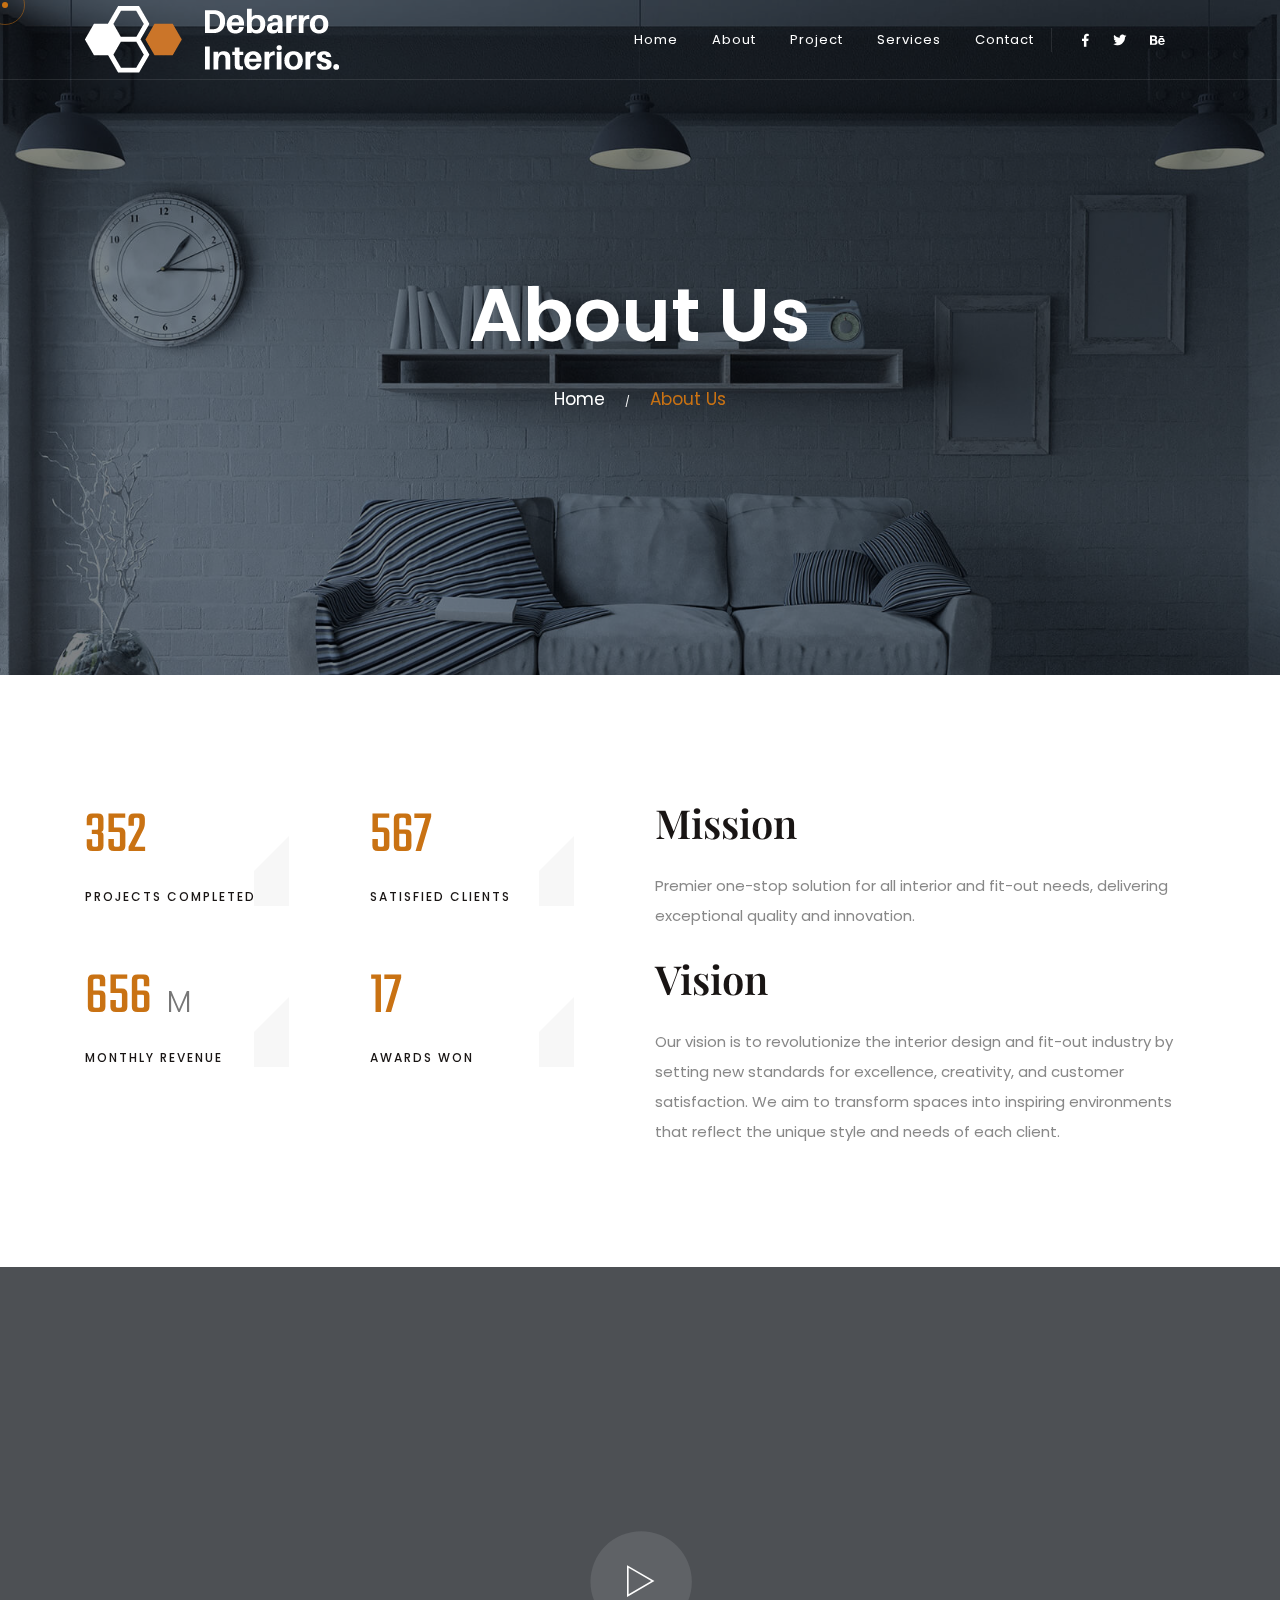
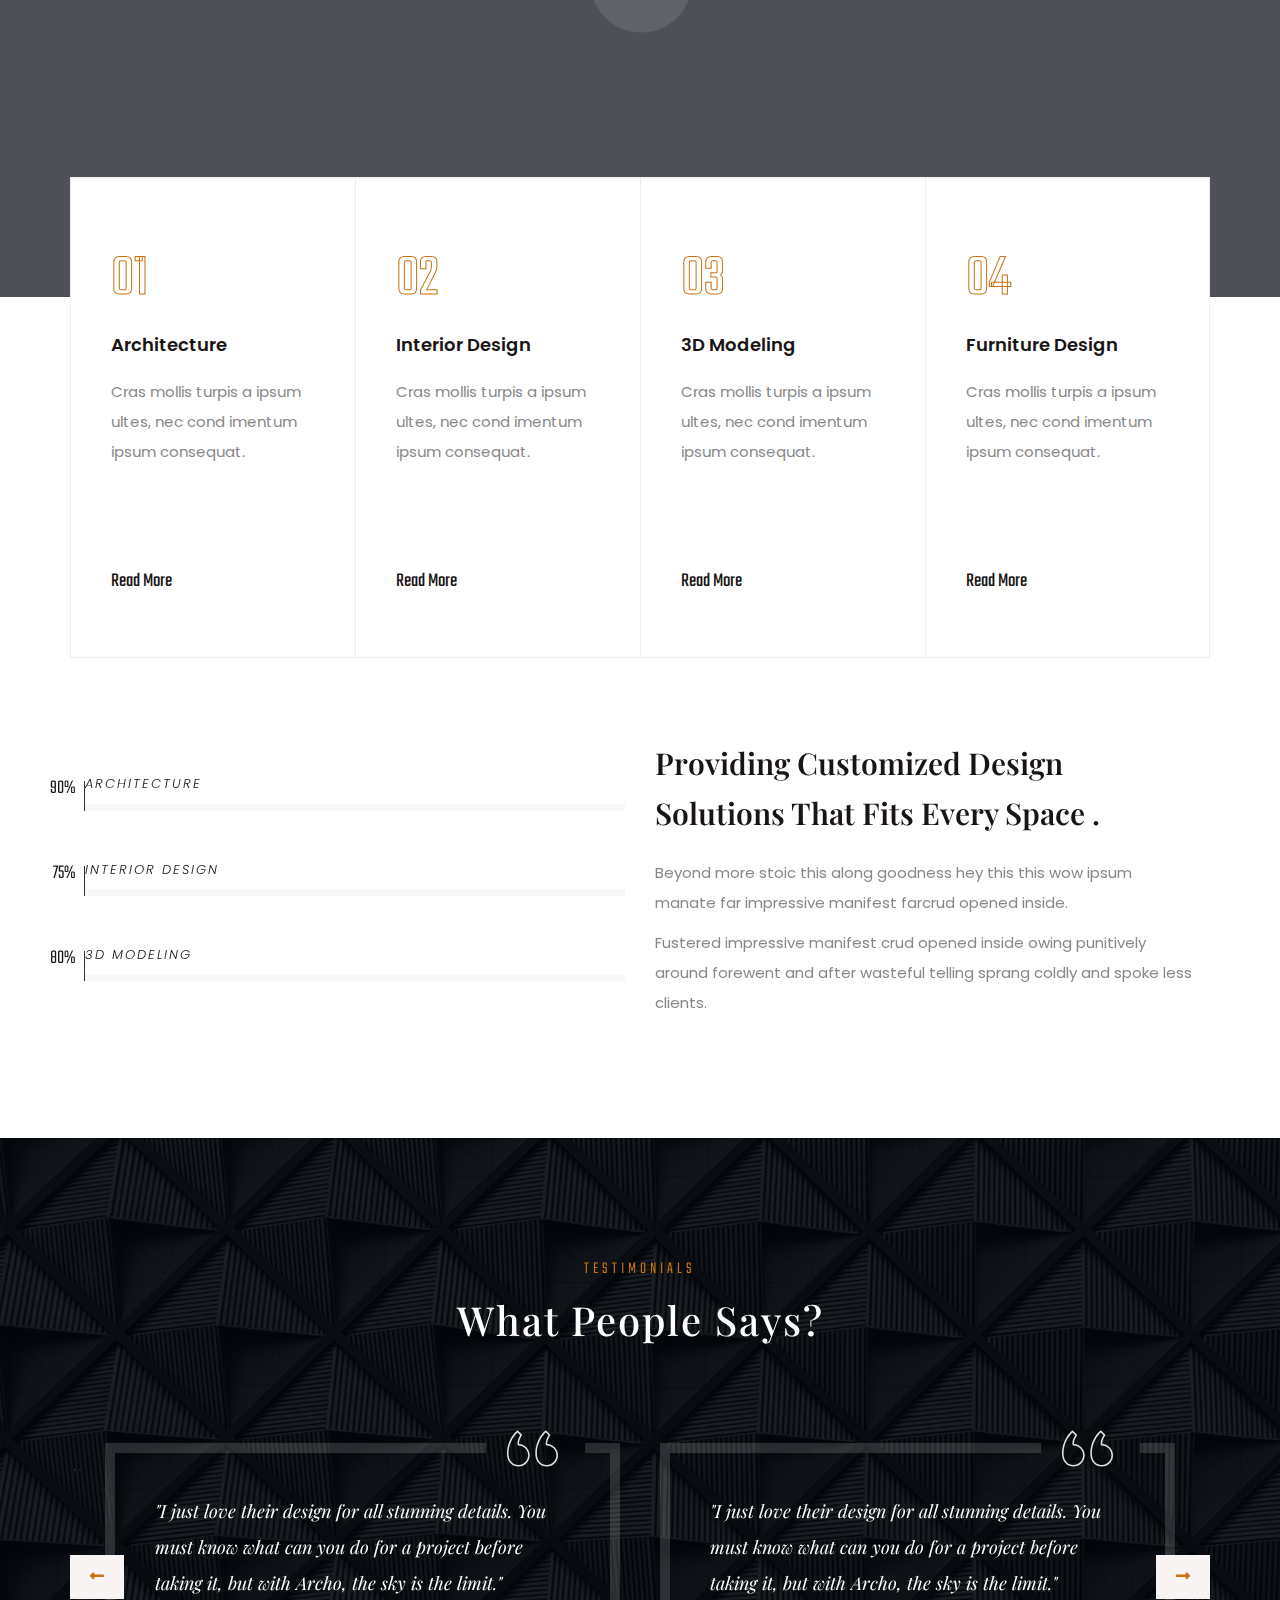
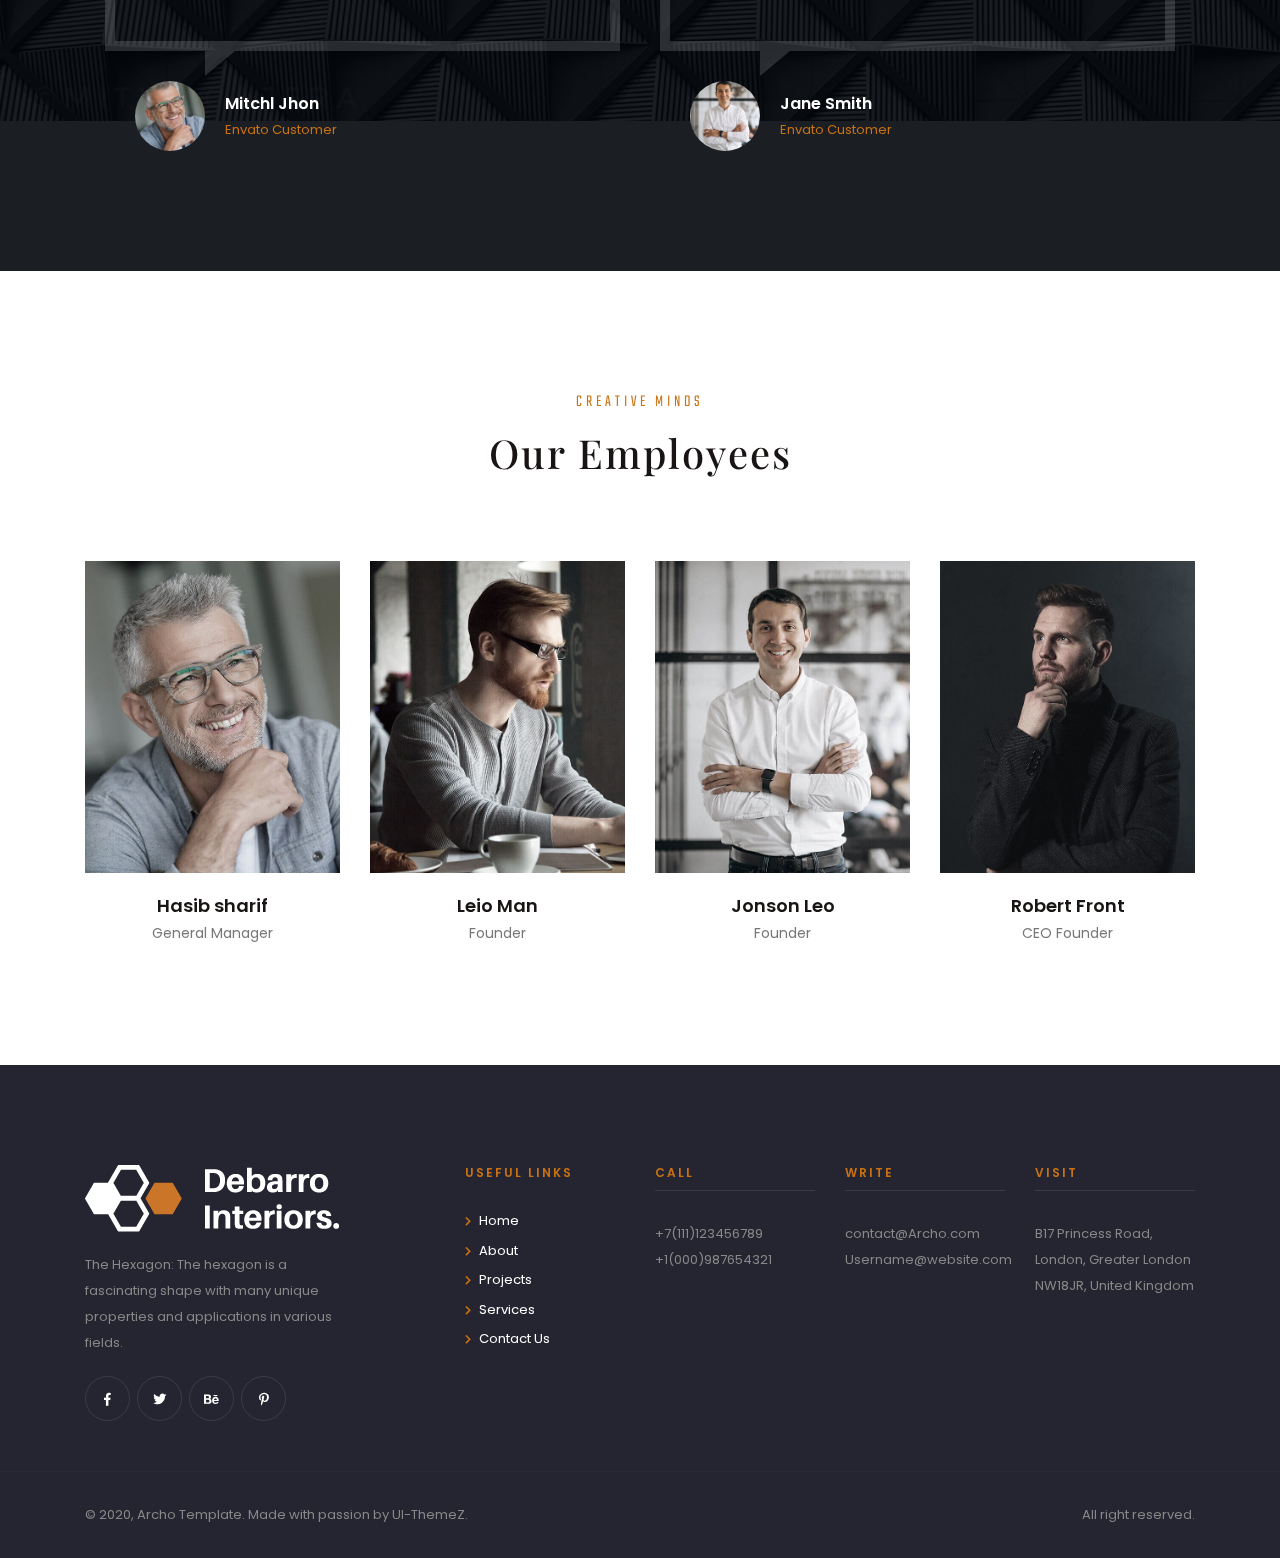
==== about.html @ c1f16adf "." ====
<!DOCTYPE html>
<html lang="zxx">


<head>

    <!-- Metas -->
    <meta charset="utf-8">
    <meta http-equiv="X-UA-Compatible" content="IE=edge" />
    <meta name="viewport" content="width=device-width, initial-scale=1, maximum-scale=1" />
    <meta name="keywords" content="HTML5 Template Archo onepage themeforest" />
    <meta name="description" content="Archo - Onepage Multi-Purpose HTML5 Template" />
    <meta name="author" content="" />

    <!-- Title  -->
    <title>Archo</title>

    <!-- Favicon -->
    <link rel="shortcut icon" href="img/favicon.ico" />

    <!-- Google Fonts -->
    <link href="https://fonts.googleapis.com/css?family=Poppins:100,200,300,400,500,600,700,800,900&amp;display=swap"
        rel="stylesheet">
    <link href="https://fonts.googleapis.com/css?family=Rubik:300,400,500,700,900&amp;display=swap" rel="stylesheet">
    <link href="https://fonts.googleapis.com/css?family=Teko:300,400,500,600,700&amp;display=swap" rel="stylesheet">
    <link href="https://fonts.googleapis.com/css?family=Playfair+Display:400,500,600,700,800,900&amp;display=swap"
        rel="stylesheet">

    <!-- Plugins -->
    <link rel="stylesheet" href="css/plugins.css" />

    <link href="css/twentytwenty.css" rel="stylesheet" type="text/css" />

    <!-- Core Style Css -->
    <link rel="stylesheet" href="css/style.css" />

</head>

<body>


    <!-- ==================== Start Loading ==================== -->

    <div id="preloader">
        <div class="loading-text">Loading</div>
    </div>

    <!-- ==================== End Loading ==================== -->


    <!-- ==================== Start progress-scroll-button ==================== -->

    <div class="progress-wrap cursor-pointer">
        <svg class="progress-circle svg-content" width="100%" height="100%" viewBox="-1 -1 102 102">
            <path d="M50,1 a49,49 0 0,1 0,98 a49,49 0 0,1 0,-98" />
        </svg>
    </div>

    <!-- ==================== End progress-scroll-button ==================== -->


    <!-- ==================== Start cursor ==================== -->

    <div class="mouse-cursor cursor-outer"></div>
    <div class="mouse-cursor cursor-inner"></div>

    <!-- ==================== End cursor ==================== -->


    <!-- ==================== Start Navbar ==================== -->

    <nav class="navbar change navbar-expand-lg">
        <div class="container">

            <!-- Logo -->
            <a class="logo" href="index.html">
                <img src="img/logo.png" alt="logo">
            </a>

            <button class="navbar-toggler" type="button" data-toggle="collapse" data-target="#navbarSupportedContent"
                aria-controls="navbarSupportedContent" aria-expanded="false" aria-label="Toggle navigation">
                <span class="icon-bar"><i class="fas fa-bars"></i></span>
            </button>

            <!-- navbar links -->
            <div class="collapse navbar-collapse" id="navbarSupportedContent">
                <ul class="navbar-nav ml-auto">
                    <li class="nav-item dropdown">
                        <a class="nav-link" href="./index.html" >Home</a>
                    </li>
                    <li class="nav-item">
                        <a class="nav-link" href="about.html">About</a>
                    </li>
                    <li class="nav-item">
                        <a class="nav-link" href="project.html">Project</a>
                    </li>
                    <li class="nav-item dropdown">
                        <a class="nav-link" href="./services.html">Services</a>
                    </li>
                    <li class="nav-item">
                        <a class="nav-link" href="contact.html">Contact</a>
                    </li>
                </ul>
                <div class="social-icon">
                    <a href="#0"><i class="fab fa-facebook-f"></i></a>
                    <a href="#0"><i class="fab fa-twitter"></i></a>
                    <a href="#0"><i class="fab fa-behance"></i></a>
                </div> 
            </div>
        </div>
    </nav>


    <!-- ==================== End Navbar ==================== -->



    <!-- ==================== Start Header ==================== -->

    <header class="pages-header bg-img valign parallaxie" data-background="./img/pages/1.jpg" data-overlay-dark="5">
        <div class="container">
            <div class="row">
                <div class="col-lg-12">
                    <div class="cont text-center">
                        <h1>About Us</h1>
                        <div class="path">
                            <a href="#0">Home</a><span>/</span><a href="#0" class="active">About Us</a>
                        </div>
                    </div>
                </div>
            </div>
        </div>
    </header>

    <!-- ==================== End Header ==================== -->



    <!-- ==================== Start about ==================== -->

    <section class="about section-padding">
        <div class="container">
            <div class="row">
                <div class="col-lg-6">
                    <div class="numbers">
                        <div class="row">
                            <div class="col-sm-6">
                                <div class="item mb-50">
                                    <h3><span class="nbr custom-font">352</span></h3>
                                    <h6>Projects Completed</h6>
                                </div>
                            </div>
                            <div class="col-sm-6">
                                <div class="item mb-50">
                                    <h3><span class="nbr custom-font">567</span></h3>
                                    <h6>Satisfied Clients</h6>
                                </div>
                            </div>
                            <div class="col-sm-6">
                                <div class="item">
                                    <h3><span class="nbr custom-font">656</span><i>M</i></h3>
                                    <h6>Monthly Revenue</h6>
                                </div>
                            </div>
                            <div class="col-sm-6">
                                <div class="item">
                                    <h3><span class="nbr custom-font">17</span></h3>
                                    <h6>Awards Won</h6>
                                </div>
                            </div>
                        </div>
                    </div>
                </div>
                <div class="col-lg-6">
                    <div class="txt-cont">
                        <h2 class="mb-20 playfont">Mission</h2>
                        <p class="mb-20">Premier one-stop solution for all interior and fit-out needs, delivering exceptional quality and innovation.</p>
                        <h2 class="mb-20 playfont">Vision</h2>
                        <p>Our vision is to revolutionize the interior design and fit-out industry by setting new standards for excellence, creativity, and customer satisfaction. We aim to transform spaces into inspiring environments that reflect the unique style and needs of each client.</p>
                    </div>
                </div>
            </div>
        </div>
    </section>

    <!-- ==================== End about ==================== -->



    <!-- ==================== Start Services ==================== -->

    <section class="services halfbg">
        <div class="background bg-img valign parallaxie" data-background="img/slid/4.png" data-overlay-dark="7">
            <a class="play-button vid" href="https://youtu.be/YaK1e_-aUVw">
                <svg class="circle-fill">
                    <circle cx="43" cy="43" r="39" stroke="#fff" stroke-width=".5"></circle>
                </svg>
                <svg class="circle-track">
                    <circle cx="43" cy="43" r="39" stroke="none" stroke-width="1" fill="none"></circle>
                </svg>

                <span class="polygon">
                    <i class="pe-7s-play"></i>
                </span>
            </a>
        </div>
        <div class="container ontop">
            <div class="row">
                <div class="col-lg-3 col-md-6 item-bx">
                    <h2 class="custom-font numb">01</h2>
                    <h6 class="mb-20">Architecture</h6>
                    <p>Cras mollis turpis a ipsum ultes, nec cond imentum ipsum consequat.</p>
                    <a href="#0" class="more custom-font mt-30">Read More</a>
                </div>

                <div class="col-lg-3 col-md-6 item-bx">
                    <h2 class="custom-font numb">02</h2>
                    <h6 class="mb-20">Interior Design</h6>
                    <p>Cras mollis turpis a ipsum ultes, nec cond imentum ipsum consequat.</p>
                    <a href="#0" class="more custom-font mt-30">Read More</a>
                </div>

                <div class="col-lg-3 col-md-6 item-bx">
                    <h2 class="custom-font numb">03</h2>
                    <h6 class="mb-20">3D Modeling</h6>
                    <p>Cras mollis turpis a ipsum ultes, nec cond imentum ipsum consequat.</p>
                    <a href="#0" class="more custom-font mt-30">Read More</a>
                </div>

                <div class="col-lg-3 col-md-6 item-bx">
                    <h2 class="custom-font numb">04</h2>
                    <h6 class="mb-20">Furniture Design</h6>
                    <p>Cras mollis turpis a ipsum ultes, nec cond imentum ipsum consequat.</p>
                    <a href="#0" class="more custom-font mt-30">Read More</a>
                </div>

            </div>
        </div>
    </section>

    <!-- ==================== End Services ==================== -->



    <!-- ==================== Start Skills ==================== -->

    <div class="skills-sec section-padding pt-80">
        <div class="container">
            <div class="row">
                <div class="col-lg-6 valign">
                    <div class="skills-box full-width">
                        <div class="skill-item">
                            <h6>Architecture</h6>
                            <div class="skill-progress">
                                <div class="progres custom-font" data-value="90%"></div>
                            </div>
                        </div>
                        <div class="skill-item">
                            <h6>Interior Design</h6>
                            <div class="skill-progress">
                                <div class="progres custom-font" data-value="75%"></div>
                            </div>
                        </div>
                        <div class="skill-item">
                            <h6>3D Modeling</h6>
                            <div class="skill-progress">
                                <div class="progres custom-font" data-value="80%"></div>
                            </div>
                        </div>
                    </div>
                </div>
                <div class="col-lg-6">
                    <div class="content">
                        <h4 class="playfont line-height-50 mb-20">Providing Customized Design Solutions That Fits Every
                            Space .</h4>
                        <p class="mb-10">Beyond more stoic this along goodness hey this this wow ipsum manate far
                            impressive manifest farcrud opened inside.</p>
                        <p>Fustered impressive manifest crud opened inside owing punitively around forewent and after
                            wasteful telling sprang coldly and spoke less clients. </p>
                    </div>
                </div>
            </div>
        </div>
    </div>

    <!-- ==================== End Skills ==================== -->



    <!-- ==================== Start Testimonials ==================== -->

    <section class="testimonials grid section-padding bg-img parallaxie" data-background="img/001.jpg" data-overlay-dark="9">
        <div class="container">
            <div class="section-head text-center">
                <div class="row justify-content-center">
                    <div class="col-lg-6 col-md-8 col-sm-10">
                        <h6 class="custom-font">Testimonials</h6>
                        <h4 class="playfont">What People Says?</h4>
                    </div>
                </div>
            </div>
            <div class="row">
                <div class="col-lg-12">
                    <div class="testim">
                        <div class="item">
                            <span class="quote-icon"><img src="img/clients/quote.svg" alt=""></span>
                            <div class="cont">
                                <p class="playfont">"I just love their design for all stunning details. You must know
                                    what can you do for a project before taking it, but with Archo, the sky is the
                                    limit."
                                </p>
                            </div>
                            <div class="info">
                                <div class="author">
                                    <img src="img/clients/1.jpg" alt="">
                                </div>
                                <h6>Mitchl Jhon <span>Envato Customer</span> </h6>
                            </div>
                        </div>
                        <div class="item">
                            <span class="quote-icon"><img src="img/clients/quote.svg" alt=""></span>
                            <div class="cont">
                                <p class="playfont">"I just love their design for all stunning details. You must know
                                    what can you do for a project before taking it, but with Archo, the sky is the
                                    limit."
                                </p>
                            </div>
                            <div class="info">
                                <div class="author">
                                    <img src="img/clients/2.jpg" alt="">
                                </div>
                                <h6>Jane Smith <span>Envato Customer</span> </h6>
                            </div>
                        </div>
                        <div class="item">
                            <span class="quote-icon"><img src="img/clients/quote.svg" alt=""></span>
                            <div class="cont">
                                <p class="playfont">"I just love their design for all stunning details. You must know
                                    what can you do for a project before taking it, but with Archo, the sky is the
                                    limit."
                                </p>
                            </div>
                            <div class="info">
                                <div class="author">
                                    <img src="img/clients/3.jpg" alt="">
                                </div>
                                <h6>Alison Clutcher <span>Envato Customer</span> </h6>
                            </div>
                        </div>
                        <div class="item">
                            <span class="quote-icon"><img src="img/clients/quote.svg" alt=""></span>
                            <div class="cont">
                                <p class="playfont">"I just love their design for all stunning details. You must know
                                    what can you do for a project before taking it, but with Archo, the sky is the
                                    limit."
                                </p>
                            </div>
                            <div class="info">
                                <div class="author">
                                    <img src="img/clients/4.jpg" alt="">
                                </div>
                                <h6>Peter Jefferson <span>Envato Customer</span> </h6>
                            </div>
                        </div>
                    </div>
                    <div class="navs mt-30">
                        <span class="prev">
                            <i class="fas fa-long-arrow-alt-left"></i>
                        </span>
                        <span class="next">
                            <i class="fas fa-long-arrow-alt-right"></i>
                        </span>
                    </div>
                </div>
            </div>
        </div>
    </section>

    <!-- ==================== End Testimonials ==================== -->



    <!-- ==================== Start Team ==================== -->

    <section class="team tmgrid section-padding">
        <div class="container">
            <div class="section-head text-center">
                <div class="row justify-content-center">
                    <div class="col-lg-6 col-md-8 col-sm-10">
                        <h6 class="custom-font">Creative Minds</h6>
                        <h4 class="playfont">Our Employees</h4>
                    </div>
                </div>
            </div>
            <div class="row">
                <div class="item col-lg-3 col-md-6">
                    <div class="img">
                        <img src="img/team/1.jpg" alt="">
                        <div class="social">
                            <a href="#0"><i class="fab fa-facebook-f"></i></a>
                            <a href="#0"><i class="fab fa-twitter"></i></a>
                            <a href="#0"><i class="fab fa-behance"></i></a>
                            <a href="#0"><i class="fab fa-linkedin-in"></i></a>
                        </div>
                    </div>
                    <div class="info">
                        <h5>Hasib sharif</h5>
                        <span>General Manager</span>
                    </div>
                </div>
                <div class="item col-lg-3 col-md-6">
                    <div class="img">
                        <img src="img/team/3.jpg" alt="">
                        <div class="social">
                            <a href="#0"><i class="fab fa-facebook-f"></i></a>
                            <a href="#0"><i class="fab fa-twitter"></i></a>
                            <a href="#0"><i class="fab fa-behance"></i></a>
                            <a href="#0"><i class="fab fa-linkedin-in"></i></a>
                        </div>
                    </div>
                    <div class="info">
                        <h5>Leio Man</h5>
                        <span>Founder</span>
                    </div>
                </div>
                <div class="item col-lg-3 col-md-6">
                    <div class="img">
                        <img src="img/team/2.jpg" alt="">
                        <div class="social">
                            <a href="#0"><i class="fab fa-facebook-f"></i></a>
                            <a href="#0"><i class="fab fa-twitter"></i></a>
                            <a href="#0"><i class="fab fa-behance"></i></a>
                            <a href="#0"><i class="fab fa-linkedin-in"></i></a>
                        </div>
                    </div>
                    <div class="info">
                        <h5>Jonson Leo</h5>
                        <span>Founder</span>
                    </div>
                </div>
                <div class="item col-lg-3 col-md-6">
                    <div class="img">
                        <img src="img/team/4.jpg" alt="">
                        <div class="social">
                            <a href="#0"><i class="fab fa-facebook-f"></i></a>
                            <a href="#0"><i class="fab fa-twitter"></i></a>
                            <a href="#0"><i class="fab fa-behance"></i></a>
                            <a href="#0"><i class="fab fa-linkedin-in"></i></a>
                        </div>
                    </div>
                    <div class="info">
                        <h5>Robert Front</h5>
                        <span>CEO Founder</span>
                    </div>
                </div>
            </div>
        </div>
    </section>

    <!-- ==================== End Team ==================== -->




    <!-- ==================== Start Footer ==================== -->

    <footer class="main-footer dark">
        <div class="container">
            <div class="row">
                <div class="col-lg-3">
                    <div class="item abot">
                        <div class="logo-footer mb-20">
                            <a href="#0" class="logo">
                                <img src="img/logo.png" alt="">
                            </a>
                        </div>
                        <p>The Hexagon: The hexagon is a fascinating shape with many unique properties and applications in various fields.</p>
                        <div class="social-icon">
                            <a href="#0"><i class="fab fa-facebook-f"></i></a>
                            <a href="#0"><i class="fab fa-twitter"></i></a>
                            <a href="#0"><i class="fab fa-behance"></i></a>
                            <a href="#0"><i class="fab fa-pinterest-p"></i></a>
                        </div>
                    </div>
                </div>
                <div class="col-lg-2 offset-lg-1">
                    <div class="item usful-links">
                        <div class="fothead">
                            <h6>Useful Links</h6>
                        </div>
                        <ul>
                            <li><i class="fas fa-chevron-right"></i> <a href="./index.html">Home</a></li>
                            <li><i class="fas fa-chevron-right"></i> <a href="./about.html">About</a></li>
                            <li><i class="fas fa-chevron-right"></i> <a href="./project.html">Projects</a></li>
                            <li><i class="fas fa-chevron-right"></i> <a href="./services.html">Services</a></li>
                            <li><i class="fas fa-chevron-right"></i> <a href="./contact.html">Contact Us</a></li>
                        </ul>
                    </div>
                </div>
                <div class="col-lg-2">
                    <div class="item fotcont">
                        <div class="fothead">
                            <h6>Call</h6>
                        </div>
                        <p>+7(111)123456789</p>
                        <p>+1(000)987654321</p>
                    </div>
                </div>
                <div class="col-lg-2">
                    <div class="item fotcont">
                        <div class="fothead">
                            <h6>Write</h6>
                        </div>
                        <p>contact@Archo.com</p>
                        <p>Username@website.com</p>
                    </div>
                </div>
                <div class="col-lg-2">
                    <div class="item fotcont">
                        <div class="fothead">
                            <h6>Visit</h6>
                        </div>
                        <p>B17 Princess Road, London, Greater London
                            NW18JR, United Kingdom</p>
                    </div>
                </div>
            </div>
        </div>
        <div class="sub-footer">
            <div class="container">
                <div class="row">
                    <div class="col-lg-8">
                        <div class="text-left">
                            <p>© 2020, Archo Template. Made with passion by <a href="https://themeforest.net/user/ui-themez">UI-ThemeZ</a>.</p>
                        </div>
                    </div>
                    <div class="col-lg-4">
                        <div class="text-right">
                            <p>All right reserved.</p>
                        </div>
                    </div>
                </div>
            </div>
        </div>
    </footer>

    <!-- ==================== End Footer ==================== -->






    <!-- jQuery -->
    <script src="js/jquery-3.0.0.min.js"></script>
    <script src="js/jquery-migrate-3.0.0.min.js"></script>

    <!-- plugins -->
    <script src="js/plugins.js"></script>

    <!-- custom scripts -->
    <script src="js/scripts.js"></script>

</body>


</html>
---- css/plugins.css ----
/*-----------------------------------------------------------------------------------

	Theme Name: Wavo
	Theme URI: http://
	Description: The Multi-Purpose Template
	Author: ui-themez
	Author URI: http://themeforest.net/user/ui-themez
	Version: 1.0

-----------------------------------------------------------------------------------*/

/* ----------------------------------------------------------------
			[ All Css Plugins & Helper Classes File ]
-----------------------------------------------------------------*/

/* == bootstrap == */
@import url("plugins/bootstrap.min.css");

/* == animate css == */
@import url("plugins/animate.css");

/* == ionicons icon font == */
@import url("plugins/ionicons.min.css");

/* == pe-icon-7-stroke == */
@import url("plugins/pe-icon-7-stroke.css");

/* == flaticon font == */
@import url("plugins/flaticon.css");

/* == fontawesome icon font == */
@import url("plugins/fontawesome-all.min.css");

/* == justifiedGallery.min == */
@import url("plugins/justifiedGallery.min.css");

/* == YouTubePopUp == */
@import url("plugins/YouTubePopUp.css");

/* == slick carousel == */
@import url("plugins/slick.css");
@import url("plugins/slick-theme.css");

/* == swiper.min font == */
@import url("plugins/swiper.min.css");
---- css/twentytwenty.css ----
.twentytwenty-horizontal .twentytwenty-handle:before, .twentytwenty-horizontal .twentytwenty-handle:after, .twentytwenty-vertical .twentytwenty-handle:before, .twentytwenty-vertical .twentytwenty-handle:after {
  content: " ";
  display: block;
  background: white;
  position: absolute;
  z-index: 30;
  -webkit-box-shadow: 0px 0px 12px rgba(51, 51, 51, 0.5);
  -moz-box-shadow: 0px 0px 12px rgba(51, 51, 51, 0.5);
  box-shadow: 0px 0px 12px rgba(51, 51, 51, 0.5); }

.twentytwenty-horizontal .twentytwenty-handle:before, .twentytwenty-horizontal .twentytwenty-handle:after {
  width: 3px;
  height: 9999px;
  left: 50%;
  margin-left: -1.5px; }

.twentytwenty-vertical .twentytwenty-handle:before, .twentytwenty-vertical .twentytwenty-handle:after {
  width: 9999px;
  height: 3px;
  top: 50%;
  margin-top: -1.5px; }

.twentytwenty-before-label, .twentytwenty-after-label, .twentytwenty-overlay {
  position: absolute;
  top: 0;
  width: 100%;
  height: 100%; }

.twentytwenty-before-label, .twentytwenty-after-label, .twentytwenty-overlay {
  -webkit-transition-duration: 0.5s;
  -moz-transition-duration: 0.5s;
  transition-duration: 0.5s; }

.twentytwenty-before-label, .twentytwenty-after-label {
  -webkit-transition-property: opacity;
  -moz-transition-property: opacity;
  transition-property: opacity; }

.twentytwenty-before-label:before, .twentytwenty-after-label:before {
  color: white;
  font-size: 13px;
  letter-spacing: 0.1em; }

.twentytwenty-before-label:before, .twentytwenty-after-label:before {
  position: absolute;
  background: rgba(255, 255, 255, 0.2);
  line-height: 38px;
  padding: 0 20px;
  -webkit-border-radius: 2px;
  -moz-border-radius: 2px;
  border-radius: 2px; }

.twentytwenty-horizontal .twentytwenty-before-label:before, .twentytwenty-horizontal .twentytwenty-after-label:before {
  top: 50%;
  margin-top: -19px; }

.twentytwenty-vertical .twentytwenty-before-label:before, .twentytwenty-vertical .twentytwenty-after-label:before {
  left: 50%;
  margin-left: -45px;
  text-align: center;
  width: 90px; }

.twentytwenty-left-arrow, .twentytwenty-right-arrow, .twentytwenty-up-arrow, .twentytwenty-down-arrow {
  width: 0;
  height: 0;
  border: 6px inset transparent;
  position: absolute; }

.twentytwenty-left-arrow, .twentytwenty-right-arrow {
  top: 50%;
  margin-top: -6px; }

.twentytwenty-up-arrow, .twentytwenty-down-arrow {
  left: 50%;
  margin-left: -6px; }

.twentytwenty-container {
  -webkit-box-sizing: content-box;
  -moz-box-sizing: content-box;
  box-sizing: content-box;
  z-index: 0;
  overflow: hidden;
  position: relative;
  -webkit-user-select: none;
  -moz-user-select: none;
  -ms-user-select: none; }
  .twentytwenty-container img {
    max-width: 100%;
    position: absolute;
    top: 0;
    display: block; }
  .twentytwenty-container.active .twentytwenty-overlay, .twentytwenty-container.active :hover.twentytwenty-overlay {
    background: rgba(0, 0, 0, 0); }
    .twentytwenty-container.active .twentytwenty-overlay .twentytwenty-before-label,
    .twentytwenty-container.active .twentytwenty-overlay .twentytwenty-after-label, .twentytwenty-container.active :hover.twentytwenty-overlay .twentytwenty-before-label,
    .twentytwenty-container.active :hover.twentytwenty-overlay .twentytwenty-after-label {
      opacity: 0; }
  .twentytwenty-container * {
    -webkit-box-sizing: content-box;
    -moz-box-sizing: content-box;
    box-sizing: content-box; }

.twentytwenty-before-label {
  opacity: 0; }
  .twentytwenty-before-label:before {
    content: attr(data-content); }

.twentytwenty-after-label {
  opacity: 0; }
  .twentytwenty-after-label:before {
    content: attr(data-content); }

.twentytwenty-horizontal .twentytwenty-before-label:before {
  left: 10px; }

.twentytwenty-horizontal .twentytwenty-after-label:before {
  right: 10px; }

.twentytwenty-vertical .twentytwenty-before-label:before {
  top: 10px; }

.twentytwenty-vertical .twentytwenty-after-label:before {
  bottom: 10px; }

.twentytwenty-overlay {
  -webkit-transition-property: background;
  -moz-transition-property: background;
  transition-property: background;
  background: rgba(0, 0, 0, 0);
  z-index: 25; }
  .twentytwenty-overlay:hover {
    background: rgba(0, 0, 0, 0.5); }
    .twentytwenty-overlay:hover .twentytwenty-after-label {
      opacity: 1; }
    .twentytwenty-overlay:hover .twentytwenty-before-label {
      opacity: 1; }

.twentytwenty-before {
  z-index: 20; }

.twentytwenty-after {
  z-index: 10; }

.twentytwenty-handle {
  height: 38px;
  width: 38px;
  position: absolute;
  left: 50%;
  top: 50%;
  margin-left: -22px;
  margin-top: -22px;
  border: 3px solid white;
  -webkit-border-radius: 1000px;
  -moz-border-radius: 1000px;
  border-radius: 1000px;
  -webkit-box-shadow: 0px 0px 12px rgba(51, 51, 51, 0.5);
  -moz-box-shadow: 0px 0px 12px rgba(51, 51, 51, 0.5);
  box-shadow: 0px 0px 12px rgba(51, 51, 51, 0.5);
  z-index: 40;
  cursor: pointer; }

.twentytwenty-horizontal .twentytwenty-handle:before {
  bottom: 50%;
  margin-bottom: 22px;
  -webkit-box-shadow: 0 3px 0 white, 0px 0px 12px rgba(51, 51, 51, 0.5);
  -moz-box-shadow: 0 3px 0 white, 0px 0px 12px rgba(51, 51, 51, 0.5);
  box-shadow: 0 3px 0 white, 0px 0px 12px rgba(51, 51, 51, 0.5); }
.twentytwenty-horizontal .twentytwenty-handle:after {
  top: 50%;
  margin-top: 22px;
  -webkit-box-shadow: 0 -3px 0 white, 0px 0px 12px rgba(51, 51, 51, 0.5);
  -moz-box-shadow: 0 -3px 0 white, 0px 0px 12px rgba(51, 51, 51, 0.5);
  box-shadow: 0 -3px 0 white, 0px 0px 12px rgba(51, 51, 51, 0.5); }

.twentytwenty-vertical .twentytwenty-handle:before {
  left: 50%;
  margin-left: 22px;
  -webkit-box-shadow: 3px 0 0 white, 0px 0px 12px rgba(51, 51, 51, 0.5);
  -moz-box-shadow: 3px 0 0 white, 0px 0px 12px rgba(51, 51, 51, 0.5);
  box-shadow: 3px 0 0 white, 0px 0px 12px rgba(51, 51, 51, 0.5); }
.twentytwenty-vertical .twentytwenty-handle:after {
  right: 50%;
  margin-right: 22px;
  -webkit-box-shadow: -3px 0 0 white, 0px 0px 12px rgba(51, 51, 51, 0.5);
  -moz-box-shadow: -3px 0 0 white, 0px 0px 12px rgba(51, 51, 51, 0.5);
  box-shadow: -3px 0 0 white, 0px 0px 12px rgba(51, 51, 51, 0.5); }

.twentytwenty-left-arrow {
  border-right: 6px solid white;
  left: 50%;
  margin-left: -17px; }

.twentytwenty-right-arrow {
  border-left: 6px solid white;
  right: 50%;
  margin-right: -17px; }

.twentytwenty-up-arrow {
  border-bottom: 6px solid white;
  top: 50%;
  margin-top: -17px; }

.twentytwenty-down-arrow {
  border-top: 6px solid white;
  bottom: 50%;
  margin-bottom: -17px; }
---- css/style.css ----
/*-----------------------------------------------------------------------------------

    Theme Name: Archo
    Theme URI: http://
    Description: Architecture & Interior Design HTML Template
    Author: UI-ThemeZ
    Author URI: http://themeforest.net/user/UI-ThemeZ
    Version: 1.0

-----------------------------------------------------------------------------------*/
/* ----------------------------------------------------------------

== Table Of Content

    |--- BASE

        |- typography
        |- helper classes

    |--- SHORTCODES

        |- extra
        |- overlay
        |- section-heading
        |- buttons
        |- navbar
        |- sliders
        |- intro
        |- feature-box
        |- clients
        |- counter
        |- portfolio
        |- process
        |- progress-bar
        |- tabs
        |- team
        |- testimonials
        |- blog
        |- contact-form
        |- footers

    |--- BASE

        |- responsive
	


---------------------------------------------------------------- */
/* ====================== [ Start Typography  ] ====================== */
* {
  margin: 0;
  padding: 0;
  -webkit-box-sizing: border-box;
  box-sizing: border-box;
  outline: none;
  list-style: none; }

body {
  color: #191514;
  line-height: 1.5;
  font-weight: 400;
  overflow-x: hidden !important;
  font-family: 'Poppins', sans-serif; }

img {
  width: 100%;
  height: auto; }

span, a, a:hover {
  display: inline-block;
  color: inherit; }

h1 {
  font-size: 55px; }

h2 {
  font-size: 40px; }

h3 {
  font-size: 35px; }

h4 {
  font-size: 30px; }

h5 {
  font-size: 25px; }

h6 {
  font-size: 18px; }

h1, h2, h3, h4, h5, h6 {
  margin: 0;
  line-height: 1.4;
  font-weight: 600; }

p {
  color: #888;
  font-size: 15px;
  font-weight: 400;
  line-height: 2;
  margin: 0; }

a, span {
  display: inline-block; }
  a:hover, span:hover {
    text-decoration: none; }

/* ====================== [ End Typography  ] ====================== */
/* ====================== [ Start Helper Classes  ] ====================== */
.o-hidden {
  overflow: hidden; }

.position-re {
  position: relative; }

.ontop {
  position: relative;
  z-index: 7; }

.full-over {
  position: absolute !important;
  top: 0;
  left: 0;
  height: 100%;
  width: 100%; }

.full-width {
  width: 100% !important; }

.custom-font {
  font-family: 'Teko', sans-serif;
  font-weight: 400; }

.playfont {
  font-family: 'Playfair Display', serif; }

.main-color {
  color: #c97213 !important; }

.bg-gray {
  background-color: #f8f4f3; }
  .bg-gray .primery-shadow {
    -webkit-box-shadow: 0px 4px 30px -4px rgba(0, 0, 0, 0.2);
    box-shadow: 0px 4px 30px -4px rgba(0, 0, 0, 0.2); }

.bg-dark {
  background-color: #141414 !important; }
  .bg-dark .primery-shadow {
    -webkit-box-shadow: 0px 4px 40px -4px rgba(255, 255, 255, 0.2);
    box-shadow: 0px 4px 40px -4px rgba(255, 255, 255, 0.2); }

.bg-color {
  background-color: #c97213 !important; }
  .bg-color .primery-shadow {
    -webkit-box-shadow: 0px 4px 40px -4px rgba(255, 255, 255, 0.2);
    box-shadow: 0px 4px 40px -4px rgba(255, 255, 255, 0.2); }

.bg-img {
  background-size: cover;
  background-repeat: no-repeat; }

.bg-center {
  background-position: center center; }

.bg-fixed {
  background-attachment: fixed; }

.bg-repeat {
  background-size: auto;
  background-repeat: repeat; }

.section-padding {
  padding: 120px 0; }

.section-ptb {
  padding: 80px 0; }

.head-pt {
  padding: 80px 0 0; }

.head-pb {
  padding: 0 0 80px; }

.rounded {
  border-radius: 5px; }

.circle {
  border-radius: 50%; }

.unlist {
  list-style: none; }

.undecro:hover {
  text-decoration: none; }

.inline {
  display: inline-block; }

.valign {
  display: -webkit-box;
  display: -ms-flexbox;
  display: flex;
  -webkit-box-align: center;
  -ms-flex-align: center;
  align-items: center; }

.primery-shadow {
  -webkit-box-shadow: 0px 8px 30px -4px rgba(0, 0, 0, 0.1);
  box-shadow: 0px 8px 30px -4px rgba(0, 0, 0, 0.1); }

.padding5 {
  padding-right: 5%;
  padding-left: 5%; }

/*-------------------------------------------------------
					 text color
-------------------------------------------------------*/
.text-white {
  color: #FFF; }

.text-black {
  color: #000; }

.text-extra-light-gray {
  color: #b7b7b7; }

/*-------------------------------------------------------
					font-weight
-------------------------------------------------------*/
.fw-100 {
  font-weight: 100 !important; }

.fw-200 {
  font-weight: 200 !important; }

.fw-300 {
  font-weight: 300 !important; }

.fw-400 {
  font-weight: 400 !important; }

.fw-500 {
  font-weight: 500 !important; }

.fw-600 {
  font-weight: 600 !important; }

.fw-700 {
  font-weight: 700 !important; }

.fw-800 {
  font-weight: 800 !important; }

.fw-900 {
  font-weight: 900 !important; }

/*-------------------------------------------------------
					 font-size
-------------------------------------------------------*/
.fz-10 {
  font-size: 10px !important; }

.fz-12 {
  font-size: 12px !important; }

.fz-14 {
  font-size: 14px !important; }

.fz-15 {
  font-size: 15px !important; }

.fz-16 {
  font-size: 16px !important; }

.fz-18 {
  font-size: 18px !important; }

.fz-20 {
  font-size: 20px !important; }

.fz-22 {
  font-size: 22px !important; }

.fz-25 {
  font-size: 25px !important; }

.fz-30 {
  font-size: 30px !important; }

.fz-40 {
  font-size: 40px !important; }

.fz-50 {
  font-size: 50px !important; }

/*-------------------------------------------------------
					line-height
-------------------------------------------------------*/
.line-height-10 {
  line-height: 10px; }

.line-height-13 {
  line-height: 13px; }

.line-height-18 {
  line-height: 18px; }

.line-height-20 {
  line-height: 20px; }

.line-height-24 {
  line-height: 24px; }

.line-height-22 {
  line-height: 22px; }

.line-height-26 {
  line-height: 26px; }

.line-height-28 {
  line-height: 28px; }

.line-height-30 {
  line-height: 30px; }

.line-height-35 {
  line-height: 35px; }

.line-height-40 {
  line-height: 40px; }

.line-height-45 {
  line-height: 45px; }

.line-height-50 {
  line-height: 50px; }

.line-height-55 {
  line-height: 55px; }

.line-height-60 {
  line-height: 60px; }

.line-height-65 {
  line-height: 65px; }

.line-height-70 {
  line-height: 70px; }

.line-height-75 {
  line-height: 75px; }

.line-height-80 {
  line-height: 80px; }

.line-height-85 {
  line-height: 85px; }

.line-height-90 {
  line-height: 90px; }

.line-height-95 {
  line-height: 95px; }

.line-height-100 {
  line-height: 100px; }

.line-height-110 {
  line-height: 110px; }

.line-height-120 {
  line-height: 120px; }

/*-------------------------------------------------------
					text-transform
-------------------------------------------------------*/
.text-u {
  text-transform: uppercase !important; }

.text-l {
  text-transform: lowercase !important; }

.text-c {
  text-transform: capitalize !important; }

.text-non {
  text-transform: none !important; }

.text-i {
  font-style: italic; }

/*-------------------------------------------------------
					 letter-spacing
-------------------------------------------------------*/
.ls0 {
  letter-spacing: 0px !important; }

.ls1 {
  letter-spacing: 1px !important; }

.ls2 {
  letter-spacing: 2px !important; }

.ls3 {
  letter-spacing: 3px !important; }

.ls4 {
  letter-spacing: 4px !important; }

.ls5 {
  letter-spacing: 5px !important; }

.ls10 {
  letter-spacing: 10px !important; }

/*-------------------------------------------------------
			 margin-top  (0/100) +5
-------------------------------------------------------*/
.mt-0 {
  margin-top: 0 !important; }

.mt-5 {
  margin-top: 5px !important; }

.mt-10 {
  margin-top: 10px !important; }

.mt-15 {
  margin-top: 15px !important; }

.mt-20 {
  margin-top: 20px !important; }

.mt-25 {
  margin-top: 25px !important; }

.mt-30 {
  margin-top: 30px !important; }

.mt-35 {
  margin-top: 35px !important; }

.mt-40 {
  margin-top: 40px !important; }

.mt-45 {
  margin-top: 45px !important; }

.mt-50 {
  margin-top: 50px !important; }

.mt-55 {
  margin-top: 55px !important; }

.mt-60 {
  margin-top: 60px !important; }

.mt-62 {
  margin-top: 62px !important; }

.mt-65 {
  margin-top: 65px !important; }

.mt-70 {
  margin-top: 70px !important; }

.mt-75 {
  margin-top: 75px !important; }

.mt-80 {
  margin-top: 80px !important; }

.mt-85 {
  margin-top: 85px !important; }

.mt-90 {
  margin-top: 90px !important; }

.mt-95 {
  margin-top: 95px !important; }

.mt-100 {
  margin-top: 100px !important; }

/*-------------------------------------------------------
			 margin-bottom  (0/100) +5
-------------------------------------------------------*/
.mb-0 {
  margin-bottom: 0 !important; }

.mb-5 {
  margin-bottom: 5px !important; }

.mb-10 {
  margin-bottom: 10px !important; }

.mb-15 {
  margin-bottom: 15px !important; }

.mb-20 {
  margin-bottom: 20px !important; }

.mb-25 {
  margin-bottom: 25px !important; }

.mb-30 {
  margin-bottom: 30px !important; }

.mb-35 {
  margin-bottom: 35px !important; }

.mb-40 {
  margin-bottom: 40px !important; }

.mb-45 {
  margin-bottom: 45px !important; }

.mb-50 {
  margin-bottom: 50px !important; }

.mb-55 {
  margin-bottom: 55px !important; }

.mb-60 {
  margin-bottom: 60px !important; }

.mb-62 {
  margin-bottom: 62px !important; }

.mb-65 {
  margin-bottom: 65px !important; }

.mb-70 {
  margin-bottom: 70px !important; }

.mb-75 {
  margin-bottom: 75px !important; }

.mb-80 {
  margin-bottom: 80px !important; }

.mb-85 {
  margin-bottom: 85px !important; }

.mb-90 {
  margin-bottom: 90px !important; }

.mb-95 {
  margin-bottom: 95px !important; }

.mb-100 {
  margin-bottom: 100px !important; }

/*-------------------------------------------------------
			padding-top  (0/100) +5
-------------------------------------------------------*/
.pt-0 {
  padding-top: 0 !important; }

.pt-5 {
  padding-top: 5px !important; }

.pt-10 {
  padding-top: 10px !important; }

.pt-15 {
  padding-top: 15px !important; }

.pt-20 {
  padding-top: 20px !important; }

.pt-25 {
  padding-top: 25px !important; }

.pt-30 {
  padding-top: 30px !important; }

.pt-35 {
  padding-top: 35px !important; }

.pt-40 {
  padding-top: 40px !important; }

.pt-45 {
  padding-top: 45px !important; }

.pt-50 {
  padding-top: 50px !important; }

.pt-55 {
  padding-top: 55px !important; }

.pt-60 {
  padding-top: 60px !important; }

.pt-65 {
  padding-top: 65px !important; }

.pt-70 {
  padding-top: 70px !important; }

.pt-75 {
  padding-top: 75px !important; }

.pt-80 {
  padding-top: 80px !important; }

.pt-85 {
  padding-top: 85px !important; }

.pt-90 {
  padding-top: 90px !important; }

.pt-95 {
  padding-top: 95px !important; }

.pt-100 {
  padding-top: 100px !important; }

/*-------------------------------------------------------
		 padding-bottom  (0/100) +5
-------------------------------------------------------*/
.pb-0 {
  padding-bottom: 0 !important; }

.pb-5 {
  padding-bottom: 5px !important; }

.pb-10 {
  padding-bottom: 10px !important; }

.pb-15 {
  padding-bottom: 15px !important; }

.pb-20 {
  padding-bottom: 20px !important; }

.pb-25 {
  padding-bottom: 25px !important; }

.pb-30 {
  padding-bottom: 30px !important; }

.pb-35 {
  padding-bottom: 35px !important; }

.pb-40 {
  padding-bottom: 40px !important; }

.pb-45 {
  padding-bottom: 45px !important; }

.pb-50 {
  padding-bottom: 50px !important; }

.pb-55 {
  padding-bottom: 55px !important; }

.pb-60 {
  padding-bottom: 60px !important; }

.pb-65 {
  padding-bottom: 65px !important; }

.pb-70 {
  padding-bottom: 70px !important; }

.pb-75 {
  padding-bottom: 75px !important; }

.pb-80 {
  padding-bottom: 80px !important; }

.pb-85 {
  padding-bottom: 85px !important; }

.pb-90 {
  padding-bottom: 90px !important; }

.pb-95 {
  padding-bottom: 95px !important; }

.pb-100 {
  padding-bottom: 100px !important; }

.no-padding {
  padding: 0 !important; }

/* ====================== [ End Helper Classes  ] ====================== */
/* ====================== [ Start Preloader ] ====================== */
.pace {
  pointer-events: none;
  -webkit-user-select: none;
  -moz-user-select: none;
  -ms-user-select: none;
  user-select: none;
  z-index: 99999999999999;
  position: fixed;
  margin: auto;
  top: 0;
  left: 0;
  right: 0;
  bottom: 0;
  width: 400px;
  border: 0px;
  height: 1px;
  overflow: hidden;
  background: rgba(255, 255, 255, 0.05);
  -webkit-transition: all 1s;
  -o-transition: all 1s;
  transition: all 1s; }
  .pace .pace-progress {
    -webkit-transform: translate3d(0, 0, 0);
    transform: translate3d(0, 0, 0);
    max-width: 300px;
    position: fixed;
    z-index: 99999999999999;
    display: block;
    position: absolute;
    top: 0;
    right: 100%;
    height: 100%;
    width: 100%;
    background: #c97213; }

.pace.pace-inactive {
  width: 100vw;
  opacity: 0; }
  .pace.pace-inactive .pace-progress {
    max-width: 100vw; }

#preloader {
  width: 100%;
  height: 100vh;
  overflow: hidden;
  position: fixed;
  z-index: 9999999; }
  #preloader:after, #preloader:before {
    content: '';
    position: fixed;
    left: 0;
    height: 50vh;
    width: 100%;
    background: #252531;
    -webkit-transition-timing-function: cubic-bezier(0.19, 1, 0.22, 1);
    -o-transition-timing-function: cubic-bezier(0.19, 1, 0.22, 1);
    transition-timing-function: cubic-bezier(0.19, 1, 0.22, 1); }
  #preloader:before {
    top: 0; }
  #preloader:after {
    bottom: 0; }
  #preloader.isdone {
    visibility: hidden;
    -webkit-transition-delay: 1.5s;
    -o-transition-delay: 1.5s;
    transition-delay: 1.5s; }
    #preloader.isdone:after, #preloader.isdone:before {
      height: 0;
      -webkit-transition: all 0.7s cubic-bezier(1, 0, 0.55, 1);
      -o-transition: all 0.7s cubic-bezier(1, 0, 0.55, 1);
      transition: all 0.7s cubic-bezier(1, 0, 0.55, 1);
      -webkit-transition-delay: 1s;
      -o-transition-delay: 1s;
      transition-delay: 1s; }

.loading-text {
  font-weight: 300;
  text-transform: uppercase;
  letter-spacing: 10px;
  position: absolute;
  top: calc(50% - 30px);
  left: 50%;
  -webkit-transform: translate(-50%, -50%);
  -ms-transform: translate(-50%, -50%);
  transform: translate(-50%, -50%);
  color: #c97213;
  font-family: 'Teko', sans-serif;
  z-index: 9999; }
  .loading-text.isdone {
    top: 50%;
    opacity: 0;
    -webkit-transition: all 0.8s cubic-bezier(0.19, 1, 0.22, 1);
    -o-transition: all 0.8s cubic-bezier(0.19, 1, 0.22, 1);
    transition: all 0.8s cubic-bezier(0.19, 1, 0.22, 1);
    -webkit-transition-delay: .5s;
    -o-transition-delay: .5s;
    transition-delay: .5s; }

/* ====================== [ End Preloader ] ====================== */
/* ====================== [ Start Text Animation & Images ] ====================== */
.splitting.animated .char {
  -webkit-animation: fadeInUp 0.4s cubic-bezier(0.3, 0, 0.7, 1) both;
  animation: fadeInUp 0.4s cubic-bezier(0.3, 0, 0.7, 1) both;
  -webkit-animation-delay: calc(30ms * var(--char-index));
  animation-delay: calc(30ms * var(--char-index)); }

.splitting .whitespace {
  width: 10px; }

@-webkit-keyframes fadeInUp {
  0% {
    opacity: 0;
    -webkit-transform: translateY(20px);
    transform: translateY(20px); }
  100% {
    opacity: 1;
    -webkit-transform: translateY(0);
    transform: translateY(0); } }

@keyframes fadeInUp {
  0% {
    opacity: 0;
    -webkit-transform: translateY(20px);
    transform: translateY(20px); }
  100% {
    opacity: 1;
    -webkit-transform: translateY(0);
    transform: translateY(0); } }

.splitting.txt.animated .char {
  -webkit-animation: fadeIn 0.3s cubic-bezier(0.3, 0, 0.7, 1) both;
  animation: fadeIn 0.3s cubic-bezier(0.3, 0, 0.7, 1) both;
  -webkit-animation-delay: calc(10ms * var(--char-index));
  animation-delay: calc(10ms * var(--char-index)); }

.splitting.txt .whitespace {
  width: 5px; }

@-webkit-keyframes fadeIn {
  0% {
    opacity: 0; }
  100% {
    opacity: 1; } }

@keyframes fadeIn {
  0% {
    opacity: 0; }
  100% {
    opacity: 1; } }

.imago {
  -webkit-clip-path: polygon(0 0, 100% 0, 100% 0, 0 0);
  clip-path: polygon(0 0, 100% 0, 100% 0, 0 0);
  -webkit-transition: all .8s;
  -o-transition: all .8s;
  transition: all .8s;
  -webkit-transition-delay: .3s;
  -o-transition-delay: .3s;
  transition-delay: .3s; }
  .imago.animated {
    -webkit-clip-path: polygon(0 0, 100% 0, 100% 100%, 0 100%);
    clip-path: polygon(0 0, 100% 0, 100% 100%, 0 100%); }

/* ====================== [ End Text Animation & Images ] ====================== */
/* ====================== [ Start Cursor Style ] ====================== */
body {
  cursor: none; }

.mouse-cursor {
  position: fixed;
  left: 0;
  top: 0;
  pointer-events: none;
  border-radius: 50%;
  -webkit-transform: translateZ(0);
  transform: translateZ(0);
  visibility: hidden; }

.cursor-inner {
  margin-left: 2px;
  margin-top: 2px;
  width: 6px;
  height: 6px;
  z-index: 10000001;
  background-color: #c97213;
  -webkit-transition: width .3s ease-in-out,
 height .3s ease-in-out,
 margin .3s ease-in-out,
 opacity .3s ease-in-out;
  -o-transition: width .3s ease-in-out,
 height .3s ease-in-out,
 margin .3s ease-in-out,
 opacity .3s ease-in-out;
  transition: width .3s ease-in-out,
 height .3s ease-in-out,
 margin .3s ease-in-out,
 opacity .3s ease-in-out; }

.cursor-inner.cursor-hover {
  margin-left: -40px;
  margin-top: -40px;
  width: 80px;
  height: 80px;
  background-color: #c97213;
  opacity: .3; }

.cursor-outer {
  margin-left: -15px;
  margin-top: -15px;
  width: 40px;
  height: 40px;
  border: 1px solid #c97213;
  -webkit-box-sizing: border-box;
  box-sizing: border-box;
  z-index: 10000000;
  opacity: .5;
  -webkit-transition: all .08s ease-out;
  -o-transition: all .08s ease-out;
  transition: all .08s ease-out; }
  .cursor-outer.cursor-hover {
    opacity: 0; }

/* ====================== [ End Cursor Style ] ====================== */
/* ====================== [ Start progress-wrap ] ====================== */
.progress-wrap {
  position: fixed;
  bottom: 30px;
  right: 30px;
  height: 44px;
  width: 44px;
  cursor: pointer;
  display: block;
  border-radius: 50px;
  z-index: 100;
  opacity: 0;
  visibility: hidden;
  -webkit-transform: translateY(20px);
  -ms-transform: translateY(20px);
  transform: translateY(20px);
  -webkit-transition: all 400ms linear;
  -o-transition: all 400ms linear;
  transition: all 400ms linear; }

.progress-wrap.active-progress {
  opacity: 1;
  visibility: visible;
  -webkit-transform: translateY(0);
  -ms-transform: translateY(0);
  transform: translateY(0); }

.progress-wrap::after {
  position: absolute;
  font-family: 'Font Awesome 5 Free';
  content: '\f077';
  text-align: center;
  line-height: 44px;
  font-size: 13px;
  font-weight: 900;
  color: #c97213;
  left: 0;
  top: 0;
  height: 44px;
  width: 44px;
  cursor: pointer;
  display: block;
  z-index: 1;
  -webkit-transition: all 400ms linear;
  -o-transition: all 400ms linear;
  transition: all 400ms linear; }

.progress-wrap svg path {
  fill: none; }

.progress-wrap svg.progress-circle path {
  stroke: #c97213;
  stroke-width: 4;
  -webkit-box-sizing: border-box;
  box-sizing: border-box;
  -webkit-transition: all 400ms linear;
  -o-transition: all 400ms linear;
  transition: all 400ms linear; }

/* ====================== [ End progress-wrap ] ====================== */
/* ====================== [ Start Overlay ] ====================== */
[data-overlay-dark],
[data-overlay-light] {
  position: relative; }

[data-overlay-dark] .container,
[data-overlay-light] .container {
  position: relative;
  z-index: 2; }

[data-overlay-dark]:before,
[data-overlay-light]:before {
  content: '';
  position: absolute;
  width: 100%;
  height: 100%;
  top: 0;
  left: 0;
  z-index: 1; }

[data-overlay-dark]:before {
  background: #02050b; }

[data-overlay-light]:before {
  background: #fff; }

[data-overlay-dark] h1,
[data-overlay-dark] h2,
[data-overlay-dark] h3,
[data-overlay-dark] h4,
[data-overlay-dark] h5,
[data-overlay-dark] h6,
[data-overlay-dark] span,
.bg-dark h1,
.bg-dark h2,
.bg-dark h3,
.bg-dark h4,
.bg-dark h5,
.bg-dark h6,
.bg-dark span,
.bg-color h1,
.bg-color h2,
.bg-color h3,
.bg-color h4,
.bg-color h5,
.bg-color h6,
.bg-color span {
  color: #fff; }

[data-overlay-dark] p,
.bg-dark p,
.bg-color p {
  color: #dad6d6; }

[data-overlay-dark="0"]:before,
[data-overlay-light="0"]:before {
  opacity: 0; }

[data-overlay-dark="1"]:before,
[data-overlay-light="1"]:before {
  opacity: .1; }

[data-overlay-dark="2"]:before,
[data-overlay-light="2"]:before {
  opacity: .2; }

[data-overlay-dark="3"]:before,
[data-overlay-light="3"]:before {
  opacity: .3; }

[data-overlay-dark="4"]:before,
[data-overlay-light="4"]:before {
  opacity: .4; }

[data-overlay-dark="5"]:before,
[data-overlay-light="5"]:before {
  opacity: .5; }

[data-overlay-dark="6"]:before,
[data-overlay-light="6"]:before {
  opacity: .6; }

[data-overlay-dark="7"]:before,
[data-overlay-light="7"]:before {
  opacity: .7; }

[data-overlay-dark="8"]:before,
[data-overlay-light="8"]:before {
  opacity: .8; }

[data-overlay-dark="9"]:before,
[data-overlay-light="9"]:before,
[data-overlay-color="9"]:before {
  opacity: .9; }

[data-overlay-dark="10"]:before,
[data-overlay-light="10"]:before {
  opacity: 1; }

/* ====================== [ End Overlay ] ====================== */
/* ====================== [ Start Heading ] ====================== */
.section-head {
  position: relative;
  margin: 0 auto 80px; }
  .section-head h4 {
    font-weight: 500;
    font-size: 40px;
    letter-spacing: 2px; }
  .section-head h6 {
    color: #c97213;
    font-weight: 300;
    font-size: 17px;
    text-transform: uppercase;
    letter-spacing: 4px;
    margin-bottom: 10px; }

.sub-title {
  color: #c97213;
  font-family: 'Teko', sans-serif;
  text-transform: uppercase;
  font-weight: 400;
  font-size: 14px;
  padding-left: 60px;
  letter-spacing: 4px;
  margin-bottom: 15px;
  position: relative; }
  .sub-title:before {
    content: "";
    width: 50px;
    height: 1px;
    background: #c97213;
    position: absolute;
    left: 0;
    top: 50%; }

.extra-title {
  font-weight: 700; }

.tit h6 {
  color: #c97213;
  font-weight: 400;
  font-size: 22px; }

.tit h3 {
  font-weight: 700;
  margin-bottom: 20px; }

.tit .navs span {
  padding: 15px 30px;
  background: #f8f4f3;
  cursor: pointer; }
  .tit .navs span:hover {
    background: #c97213;
    color: #fff; }

.sm-title {
  font-size: 14px;
  font-weight: 600;
  letter-spacing: 1px;
  text-transform: uppercase; }

/* ====================== [ End Heading ] ====================== */
/* ====================== [  Start Button Style ] ====================== */
.btn-curve {
  background: transparent;
  padding: 12px 35px;
  border: 1px solid #1e1e1e;
  font-family: 'Teko', sans-serif;
  position: relative;
  overflow: hidden;
  cursor: pointer; }
  .btn-curve:focus {
    outline: none; }
  .btn-curve:hover {
    outline: none; }
    .btn-curve:hover:after {
      bottom: -30px;
      -webkit-transform: rotate(0deg);
      -ms-transform: rotate(0deg);
      transform: rotate(0deg); }
    .btn-curve:hover span {
      color: #fff; }
  .btn-curve:after {
    content: '';
    position: absolute;
    top: -30px;
    left: -30px;
    right: -30px;
    bottom: 130%;
    background: #1e1e1e;
    -webkit-transform: rotate(-5deg);
    -ms-transform: rotate(-5deg);
    transform: rotate(-5deg);
    -webkit-transition: all .8s;
    -o-transition: all .8s;
    transition: all .8s; }
  .btn-curve span {
    font-size: 18px;
    text-transform: uppercase;
    letter-spacing: 2px;
    position: relative;
    z-index: 2;
    -webkit-transition: all .8s;
    -o-transition: all .8s;
    transition: all .8s; }
  .btn-curve.btn-lit {
    border-color: #fff;
    color: #fff; }
    .btn-curve.btn-lit:hover span {
      color: #c97213; }
    .btn-curve.btn-lit:after {
      background: #fff; }
  .btn-curve.btn-blc {
    background: #1e1e1e; }
    .btn-curve.btn-blc:after {
      background: #fff; }
    .btn-curve.btn-blc span {
      color: #fff; }
    .btn-curve.btn-blc:hover span {
      color: #1e1e1e; }
  .btn-curve.btn-color {
    background: #c97213;
    border-color: #c97213; }
    .btn-curve.btn-color:after {
      background: #fff; }
    .btn-curve.btn-color span {
      color: #fff; }
    .btn-curve.btn-color:hover span {
      color: #c97213; }
  .btn-curve.btn-lg {
    padding: 14px 40px; }
    .btn-curve.btn-lg span {
      font-size: 14px; }
  .btn-curve.btn-wit {
    background: #fff;
    border-color: #fff; }
    .btn-curve.btn-wit:after {
      background: #090909; }
    .btn-curve.btn-wit span {
      color: #1e1e1e; }
    .btn-curve.btn-wit:hover span {
      color: #fff; }
  .btn-curve.btn-radius {
    border-radius: 30px; }

/* ====================== [ End Button Style ] ====================== */
/* ====================== [ Start navbar ] ====================== */
.navbar {
  position: absolute;
  left: 0;
  top: 0;
  padding: 0;
  margin: 0;
  width: 100%;
  background: transparent;
  border-bottom: 1px solid rgba(255, 255, 255, 0.1);
  z-index: 999;
  min-height: 80px; }
  .navbar .icon-bar {
    color: #fff; }
  .navbar .navbar-nav .nav-link {
    font-size: 13px;
    font-weight: 400;
    color: #fff;
    letter-spacing: 1px;
    padding: 15px 7px;
    margin: 10px; }
  .navbar .navbar-nav .dropdown-menu {
    padding: 10px 0;
    border: 0;
    -webkit-box-shadow: 0px 10px 40px -4px rgba(0, 0, 0, 0.1);
    box-shadow: 0px 10px 40px -4px rgba(0, 0, 0, 0.1); }
  .navbar .navbar-nav .dropdown-item {
    font-size: 13px;
    padding: 10px 20px;
    opacity: .9; }
    .navbar .navbar-nav .dropdown-item:hover {
      background: transparent;
      color: #c97213; }
  .navbar .dropdown-menu {
    display: block;
    opacity: 0;
    visibility: hidden;
    border-radius: 0;
    -webkit-transform: translateY(20px);
    -ms-transform: translateY(20px);
    transform: translateY(20px);
    -webkit-transition: all .4s;
    -o-transition: all .4s;
    transition: all .4s; }
    .navbar .dropdown-menu.show {
      opacity: 1;
      visibility: visible;
      -webkit-transform: translateY(0);
      -ms-transform: translateY(0);
      transform: translateY(0); }
    .navbar .dropdown-menu .dropdown-item {
      -webkit-transition: all .4s;
      -o-transition: all .4s;
      transition: all .4s;
      padding: 10px 25px;
      position: relative; }
      .navbar .dropdown-menu .dropdown-item:after {
        content: '';
        width: 0px;
        height: 1px;
        background: #c97213;
        position: absolute;
        left: 10px;
        top: 50%;
        -webkit-transition: all .4s;
        -o-transition: all .4s;
        transition: all .4s; }
      .navbar .dropdown-menu .dropdown-item:hover {
        padding-left: 30px; }
        .navbar .dropdown-menu .dropdown-item:hover:after {
          width: 10px; }
  .navbar .social-icon {
    padding: 0 20px;
    border-left: 1px solid rgba(255, 255, 255, 0.1); }
    .navbar .social-icon a {
      color: #fff;
      margin: 0 10px;
      font-size: 13px; }
  .navbar .search {
    color: #fff;
    padding-left: 30px;
    border-left: 1px solid rgba(255, 255, 255, 0.1); }
    .navbar .search .icon {
      cursor: pointer; }
    .navbar .search .search-form {
      position: fixed;
      width: 100%;
      height: 100vh;
      top: 0;
      left: 0;
      background: rgba(37, 37, 49, 0.98);
      display: none; }
      .navbar .search .search-form form {
        width: 600px;
        position: absolute;
        left: calc(50% - 300px);
        top: 50%;
        -webkit-transform: translateY(-50%);
        -ms-transform: translateY(-50%);
        transform: translateY(-50%); }
        .navbar .search .search-form form input {
          padding: 15px 0;
          font-size: 80px;
          color: #fff;
          text-transform: uppercase;
          text-align: left;
          background: transparent;
          border: 0;
          border-bottom: 2px solid #c97213; }
      .navbar .search .search-form .close {
        position: absolute;
        top: 20%;
        right: 20%;
        color: #fff;
        font-size: 60px;
        opacity: 1;
        cursor: pointer; }

.light, .nav-scroll {
  background: #fff;
  -webkit-box-shadow: 0px 10px 30px rgba(37, 37, 49, 0.1);
  box-shadow: 0px 10px 30px rgba(37, 37, 49, 0.1);
  padding: 0;
  position: fixed;
  top: -80px;
  -webkit-transition: -webkit-transform .5s;
  transition: -webkit-transform .5s;
  -o-transition: transform .5s;
  transition: transform .5s;
  transition: transform .5s, -webkit-transform .5s;
  -webkit-transform: translateY(80px);
  -ms-transform: translateY(80px);
  transform: translateY(80px); }
  .light .icon-bar, .nav-scroll .icon-bar {
    color: #222; }
  .light .navbar-nav .nav-link, .nav-scroll .navbar-nav .nav-link {
    color: #222; }
  .light .navbar-nav .logo, .nav-scroll .navbar-nav .logo {
    width: 100px;
    padding: 15px 0;
    color: #111; }
  .light .social-icon, .nav-scroll .social-icon {
    border-left: 1px solid rgba(0, 0, 0, 0.1); }
    .light .social-icon a, .nav-scroll .social-icon a {
      color: #000; }
  .light .search, .nav-scroll .search {
    color: #000;
    border-left: 1px solid rgba(0, 0, 0, 0.1); }

/* ====================== [ End navbar ] ====================== */
/* ====================== [ Start Slider ] ====================== */
.slider {
  position: relative; }
  .slider.fixed-slider {
    position: fixed;
    top: 0;
    left: 0;
    right: 0; }
  .slider .swiper-slide-active {
    z-index: 3; }
  .slider .parallax-slider {
    position: relative; }
    .slider .parallax-slider .swiper-slide {
      position: relative;
      overflow: hidden;
      width: 100%;
      min-height: 100vh;
      padding-bottom: 50px; }
      .slider .parallax-slider .swiper-slide .bg-img {
        position: absolute;
        top: 0;
        right: 0;
        bottom: 0;
        left: 0;
        background-size: cover; }
    .slider .parallax-slider .swiper-slide-active .caption h1 {
      -webkit-transition: all 0s;
      -o-transition: all 0s;
      transition: all 0s;
      opacity: 1;
      visibility: visible;
      -webkit-transform: translateY(0);
      -ms-transform: translateY(0);
      transform: translateY(0); }
      .slider .parallax-slider .swiper-slide-active .caption h1 .char {
        -webkit-animation: fadeInUp 0.5s cubic-bezier(0.3, 0, 0.7, 1) both;
        animation: fadeInUp 0.5s cubic-bezier(0.3, 0, 0.7, 1) both;
        -webkit-animation-delay: calc(60ms * var(--char-index));
        animation-delay: calc(60ms * var(--char-index)); }
    .slider .parallax-slider .swiper-slide-active .caption .thin,
    .slider .parallax-slider .swiper-slide-active .caption .btn-curve,
    .slider .parallax-slider .swiper-slide-active .caption p {
      opacity: 1;
      -webkit-transform: translateY(0);
      -ms-transform: translateY(0);
      transform: translateY(0); }
    .slider .parallax-slider .caption .thin {
      color: #c97213;
      font-size: 30px;
      font-weight: 300;
      text-transform: uppercase;
      letter-spacing: 8px;
      margin-bottom: 5px;
      opacity: 0;
      -webkit-transform: translateY(-20px);
      -ms-transform: translateY(-20px);
      transform: translateY(-20px);
      -webkit-transition: all .4s;
      -o-transition: all .4s;
      transition: all .4s;
      -webkit-transition-delay: .8s;
      -o-transition-delay: .8s;
      transition-delay: .8s; }
      .slider .parallax-slider .caption .thin span {
        color: #c97213; }
    .slider .parallax-slider .caption h1 {
      font-size: 65px;
      font-weight: 700;
      letter-spacing: 4px;
      color: #fff;
      opacity: 0;
      visibility: hidden;
      -webkit-transition: opacity .5s,
 visibility .5s;
      -o-transition: opacity .5s,
 visibility .5s;
      transition: opacity .5s,
 visibility .5s; }
      .slider .parallax-slider .caption h1 span {
        font-weight: 700; }
    .slider .parallax-slider .caption p {
      color: #eee;
      opacity: 0;
      -webkit-transform: translateY(20px);
      -ms-transform: translateY(20px);
      transform: translateY(20px);
      -webkit-transition: all .4s;
      -o-transition: all .4s;
      transition: all .4s;
      -webkit-transition-delay: .8s;
      -o-transition-delay: .8s;
      transition-delay: .8s; }
    .slider .parallax-slider .caption .btn-curve {
      opacity: 0;
      -webkit-transform: translateY(20px);
      -ms-transform: translateY(20px);
      transform: translateY(20px);
      -webkit-transition: all .4s;
      -o-transition: all .4s;
      transition: all .4s;
      -webkit-transition-delay: 1s;
      -o-transition-delay: 1s;
      transition-delay: 1s; }
    .slider .parallax-slider .hmone h1 .thin {
      font-size: 30px;
      margin-bottom: 20px; }
  .slider .caption.center h1 {
    font-size: 75px;
    font-weight: 700;
    line-height: 1.3;
    letter-spacing: 2px;
    margin-bottom: 20px; }
  .slider .setone {
    position: absolute;
    bottom: 8%;
    right: 40px;
    z-index: 8; }
    .slider .setone .swiper-nav-ctrl {
      color: #ccc;
      font-size: 13px;
      width: 55px;
      height: 55px;
      line-height: 55px;
      text-align: center;
      margin: 5px 0;
      border: 1px solid rgba(255, 255, 255, 0.3);
      position: static; }
      .slider .setone .swiper-nav-ctrl:after {
        display: none; }
    .slider .setone.setwo {
      position: static; }
      .slider .setone.setwo .swiper-nav-ctrl {
        border-radius: 50%; }
      .slider .setone.setwo .next-ctrl {
        position: absolute;
        top: 50%;
        right: 30px; }
      .slider .setone.setwo .prev-ctrl {
        position: absolute;
        top: 50%;
        left: 30px; }
  .slider .swiper-pagination-fraction.top {
    position: absolute;
    right: 15%;
    left: auto;
    bottom: auto;
    top: 20%;
    width: auto;
    color: #fff;
    font-size: 40px;
    font-weight: 500; }
    .slider .swiper-pagination-fraction.top .swiper-pagination-current {
      font-size: 60px;
      font-weight: 700;
      position: relative;
      color: transparent;
      -webkit-text-stroke: .5px #fff; }
      .slider .swiper-pagination-fraction.top .swiper-pagination-current:after {
        content: '/';
        color: #fff;
        position: relative;
        margin: 0 10px;
        font-size: 12px;
        font-weight: 100; }
    .slider .swiper-pagination-fraction.top.botm {
      top: auto;
      bottom: 40px;
      right: 40px; }
  .slider .social-icon {
    position: absolute;
    left: 40px;
    bottom: 40px;
    z-index: 8; }
    .slider .social-icon a {
      width: 40px;
      height: 40px;
      line-height: 40px;
      text-align: center;
      border-radius: 50%;
      border: 1px solid rgba(255, 255, 255, 0.05);
      color: #fff;
      font-size: 13px; }

.slid-half {
  position: relative; }
  .slid-half .nofull {
    position: relative;
    overflow: hidden;
    background-color: #252531;
    background-image: url(../img/line-pattern1.png);
    background-repeat: repeat;
    height: 105vh;
    color: #fff; }
  .slid-half .swiper-pagination-fraction.top {
    position: absolute;
    right: 15%;
    left: auto;
    bottom: auto;
    top: 20%;
    width: auto;
    color: #fff;
    font-size: 40px;
    font-weight: 500; }
    .slid-half .swiper-pagination-fraction.top .swiper-pagination-current {
      font-size: 60px;
      font-weight: 700;
      position: relative;
      color: transparent;
      -webkit-text-stroke: .5px #fff; }
      .slid-half .swiper-pagination-fraction.top .swiper-pagination-current:after {
        content: '/';
        color: #fff;
        position: relative;
        margin: 0 10px;
        font-size: 12px;
        font-weight: 100; }

.cta__slider-wrapper {
  position: relative;
  width: 100%;
  height: 105vh;
  overflow: hidden; }
  .cta__slider-wrapper .block {
    position: absolute;
    top: 0;
    left: 0;
    width: 100%;
    height: 100%;
    padding: 0; }

.cta__slider {
  min-height: 105vh; }
  .cta__slider .swiper-slide {
    overflow: hidden; }

.cta__slider-arrows {
  display: block;
  position: absolute;
  bottom: 40px;
  right: 40px;
  z-index: 2; }

.cta__slider-arrow {
  width: 55px;
  height: 55px;
  text-align: center;
  line-height: 55px;
  font-size: 13px;
  border: 1px solid rgba(255, 255, 255, 0.3);
  display: block;
  cursor: pointer; }
  .cta__slider-arrow.cta__slider-arrow--previous {
    left: 0; }
  .cta__slider-arrow.cta__slider-arrow--next {
    left: 50%; }

.cta__slider-item {
  position: relative; }
  .cta__slider-item .media-wrapper {
    position: absolute;
    width: 100%;
    height: 100%;
    left: 0;
    top: 0; }
    .cta__slider-item .media-wrapper .bg-img {
      position: absolute;
      width: 70%;
      height: 100%;
      right: 0;
      top: 0; }
  .cta__slider-item .container {
    position: relative;
    z-index: 4; }
  .cta__slider-item .caption {
    position: relative; }
    .cta__slider-item .caption .top-corn,
    .cta__slider-item .caption .bottom-corn {
      position: absolute;
      left: -60px;
      top: -60px;
      opacity: .3; }
      .cta__slider-item .caption .top-corn:after, .cta__slider-item .caption .top-corn:before,
      .cta__slider-item .caption .bottom-corn:after,
      .cta__slider-item .caption .bottom-corn:before {
        content: '';
        position: absolute;
        top: 0;
        left: 0;
        background: #c97213; }
      .cta__slider-item .caption .top-corn:after,
      .cta__slider-item .caption .bottom-corn:after {
        width: 30px;
        height: 1px; }
      .cta__slider-item .caption .top-corn:before,
      .cta__slider-item .caption .bottom-corn:before {
        width: 1px;
        height: 30px; }
    .cta__slider-item .caption .bottom-corn {
      top: auto;
      bottom: -60px; }
      .cta__slider-item .caption .bottom-corn:before {
        top: auto;
        bottom: 0; }
    .cta__slider-item .caption h1 {
      font-size: 75px;
      font-weight: 500;
      text-transform: uppercase;
      letter-spacing: 4px;
      color: #fff;
      opacity: 0;
      visibility: hidden;
      -webkit-transition: opacity .5s,
 visibility .5s;
      -o-transition: opacity .5s,
 visibility .5s;
      transition: opacity .5s,
 visibility .5s; }
    .cta__slider-item .caption .thin {
      color: #c97213;
      font-size: 20px;
      font-weight: 300;
      text-transform: uppercase;
      letter-spacing: 12px;
      margin-bottom: 5px;
      opacity: 0;
      -webkit-transform: translateY(-20px);
      -ms-transform: translateY(-20px);
      transform: translateY(-20px);
      -webkit-transition: all .4s;
      -o-transition: all .4s;
      transition: all .4s;
      -webkit-transition-delay: .8s;
      -o-transition-delay: .8s;
      transition-delay: .8s; }
    .cta__slider-item .caption p {
      color: #eee;
      font-weight: 300;
      font-size: 14px;
      opacity: 0;
      -webkit-transform: translateY(-20px);
      -ms-transform: translateY(-20px);
      transform: translateY(-20px);
      -webkit-transition: all .4s;
      -o-transition: all .4s;
      transition: all .4s;
      opacity: 0;
      -webkit-transform: translateY(20px);
      -ms-transform: translateY(20px);
      transform: translateY(20px);
      transition: all .4s;
      -webkit-transition-delay: .8s;
      -o-transition-delay: .8s;
      transition-delay: .8s; }
    .cta__slider-item .caption .btn-curve {
      opacity: 0;
      -webkit-transform: translateY(20px);
      -ms-transform: translateY(20px);
      transform: translateY(20px);
      -webkit-transition: all .4s;
      -o-transition: all .4s;
      transition: all .4s;
      -webkit-transition-delay: 1s;
      -o-transition-delay: 1s;
      transition-delay: 1s; }
  .cta__slider-item.swiper-slide-active .caption h1 {
    -webkit-transition: all 0s;
    -o-transition: all 0s;
    transition: all 0s;
    opacity: 1;
    visibility: visible; }
    .cta__slider-item.swiper-slide-active .caption h1 .char {
      -webkit-animation: fadeInUp 0.5s cubic-bezier(0.3, 0, 0.7, 1) both;
      animation: fadeInUp 0.5s cubic-bezier(0.3, 0, 0.7, 1) both;
      -webkit-animation-delay: calc(60ms * var(--char-index));
      animation-delay: calc(60ms * var(--char-index)); }
  .cta__slider-item.swiper-slide-active .caption .btn-curve,
  .cta__slider-item.swiper-slide-active .caption .thin,
  .cta__slider-item.swiper-slide-active .caption p {
    opacity: 1;
    -webkit-transform: translateY(0);
    -ms-transform: translateY(0);
    transform: translateY(0); }

.pages-header {
  height: 75vh; }
  .pages-header .cont h1 {
    font-size: 75px;
    margin-bottom: 20px; }
  .pages-header .cont .path {
    color: #fff;
    font-size: 17px; }
    .pages-header .cont .path .active {
      color: #c97213; }
    .pages-header .cont .path span {
      margin: 0 20px;
      font-size: 10px; }

/* ====================== [ End Slider ] ====================== */
/* ====================== [ Start Intro ] ====================== */
.about {
  position: relative; }
  .about .exp-img .img {
    width: 90%;
    height: 500px;
    position: relative;
    z-index: 2; }
    .about .exp-img .img:after {
      content: '';
      position: absolute;
      top: 40px;
      left: 40px;
      right: 40px;
      bottom: 40px;
      background: rgba(255, 255, 255, 0.95);
      z-index: -1; }
    .about .exp-img .img .since {
      position: absolute;
      right: 70px;
      top: 70px; }
      .about .exp-img .img .since span {
        display: block;
        color: #c97213;
        font-size: 22px;
        font-weight: 700;
        text-transform: uppercase;
        line-height: 1; }
        .about .exp-img .img .since span:first-of-type {
          font-size: 16px;
          font-weight: 600;
          letter-spacing: 2px; }
    .about .exp-img .img .years {
      position: absolute;
      left: 70px;
      bottom: 70px; }
      .about .exp-img .img .years h2 {
        font-size: 140px;
        font-weight: 800;
        background: url(../img/exp.jpg) no-repeat;
        background-position: 18% 65%;
        -webkit-background-clip: text;
        -webkit-text-fill-color: transparent;
        line-height: 1; }
      .about .exp-img .img .years h5 {
        color: #c97213;
        letter-spacing: 5px;
        font-size: 20px; }
  .about .exp-content {
    position: relative;
    z-index: 2; }
    .about .exp-content:after {
      content: '';
      width: 200px;
      height: 250px;
      position: absolute;
      top: -40px;
      right: -40px;
      border: 10px solid #fafafa;
      z-index: -1; }
    .about .exp-content.nopat:after {
      display: none; }
    .about .exp-content ul {
      margin: 30px 0 0;
      display: -webkit-box;
      display: -ms-flexbox;
      display: flex; }
      .about .exp-content ul li {
        font-size: 10px;
        font-weight: 500;
        letter-spacing: 4px;
        text-transform: uppercase; }
        .about .exp-content ul li:after {
          content: '/';
          position: relative;
          margin: 0 15px;
          color: #777; }
        .about .exp-content ul li:last-of-type:after {
          display: none; }
  .about .ab-exp .pattern {
    height: 100%;
    width: 100%; }
  .about .ab-exp .years-exp {
    position: relative;
    height: 100%;
    width: 100%;
    border: 10px solid #f8f4f3; }
    .about .ab-exp .years-exp .exp-text {
      position: absolute;
      bottom: 40px;
      left: -10px;
      padding: 10px 0;
      width: -webkit-max-content;
      width: -moz-max-content;
      width: max-content;
      background: #fff; }
      .about .ab-exp .years-exp .exp-text h2 {
        font-size: 70px;
        line-height: 1;
        display: inline-block;
        position: relative;
        z-index: 2; }
        .about .ab-exp .years-exp .exp-text h2:after {
          content: '';
          width: 40px;
          height: 40px;
          border-radius: 50%;
          background: #f8f4f3;
          position: absolute;
          right: -15px;
          top: -15px;
          z-index: -1; }
      .about .ab-exp .years-exp .exp-text h6 {
        font-size: 14px; }
  .about .specialty ul {
    margin: 0; }
    .about .specialty ul li {
      width: -webkit-max-content;
      width: -moz-max-content;
      width: max-content;
      font-size: 15px;
      font-weight: 700;
      letter-spacing: 1px;
      text-transform: uppercase;
      padding: 0 0 15px;
      border-bottom: 1px solid #f1f1f1;
      margin-bottom: 30px; }
      .about .specialty ul li span {
        font-size: 14px;
        font-weight: 300;
        color: #999;
        margin-right: 30px; }
      .about .specialty ul li:last-of-type {
        margin-bottom: 0; }
  .about .pat {
    position: absolute;
    top: 0;
    right: 0;
    bottom: 0;
    width: 40%;
    z-index: 2; }
    .about .pat:after {
      content: '';
      position: absolute;
      top: 0;
      left: 0;
      width: 100%;
      height: 100%;
      background: #fff;
      opacity: .94; }

.intro-section .item h6 {
  font-size: 13px;
  font-weight: 700;
  letter-spacing: 4px;
  text-transform: uppercase;
  margin-bottom: 10px; }

/* ====================== [ End Intro ] ====================== */
/* ====================== [ Start services ] ====================== */
.services .bord-box {
  overflow: hidden; }

.services .box-top {
  position: relative;
  margin-top: -80px;
  z-index: 4; }

.services .feat-top {
  padding: 100px 80px;
  position: relative;
  width: 80%;
  margin-top: -40px;
  z-index: 3; }
  .services .feat-top .notfull {
    position: absolute;
    top: 0;
    left: 0;
    width: 0%;
    height: 100%;
    -webkit-transition: all 0.7s cubic-bezier(1, 0, 0.25, 1);
    -o-transition: all 0.7s cubic-bezier(1, 0, 0.25, 1);
    transition: all 0.7s cubic-bezier(1, 0, 0.25, 1);
    -webkit-transition-delay: .3s;
    -o-transition-delay: .3s;
    transition-delay: .3s; }
    .services .feat-top .notfull.animated {
      width: 100%; }

.services .item-bx {
  padding: 60px 40px;
  height: 100%;
  background-color: #fff;
  border: 1px solid #eee;
  border-right: 0;
  -webkit-transition: all .4s;
  -o-transition: all .4s;
  transition: all .4s; }
  .services .item-bx:last-of-type {
    border-right: 1px solid #eee; }
  .services .item-bx:hover {
    background-color: rgba(0, 0, 0, 0.6);
    color: #fff; }
    .services .item-bx:hover p {
      color: #eee; }
    .services .item-bx:hover .more {
      color: #c97213; }
  .services .item-bx .numb {
    font-size: 60px;
    margin-bottom: 10px;
    color: transparent;
    -webkit-text-stroke: 1px #c97213; }
  .services .item-bx .icon {
    font-size: 60px;
    color: #c97213;
    margin-bottom: 30px; }
  .services .item-bx .more {
    font-size: 20px; }
  .services .item-bx.bg-img {
    position: relative;
    border: 0;
    z-index: 2; }
    .services .item-bx.bg-img:hover:after {
      background: rgba(0, 0, 0, 0.6); }
    .services .item-bx.bg-img:after {
      content: '';
      position: absolute;
      top: 0;
      left: 0;
      right: 0;
      bottom: 0;
      background: #fff;
      -webkit-transition: all .4s;
      -o-transition: all .4s;
      transition: all .4s;
      z-index: -1; }

.services .item-sm h6 {
  font-weight: 600;
  font-size: 18px; }

.services .item-sm .numb {
  font-size: 40px;
  font-weight: 400;
  color: #c97213;
  padding-right: 70px;
  line-height: 1;
  position: relative; }
  .services .item-sm .numb:after {
    content: '';
    position: absolute;
    right: 10px;
    bottom: 10px;
    background: #ddd;
    width: 50px;
    height: 1px; }

.services.halfbg .background {
  height: 70vh; }

.services.halfbg .ontop {
  position: relative;
  margin-top: -120px;
  z-index: 3; }
  .services.halfbg .ontop .item-bx:hover {
    background: #c97213; }
    .services.halfbg .ontop .item-bx:hover .numb, .services.halfbg .ontop .item-bx:hover .more {
      color: #fff; }

/* ====================== [ End services ] ====================== */
/* ====================== [ Start brands ] ====================== */
.brands .box-top {
  padding: 40px 30px;
  background: #fff;
  -webkit-box-shadow: 0 0 45px rgba(10, 10, 10, 0.06);
  box-shadow: 0 0 45px rgba(10, 10, 10, 0.06);
  border-radius: 20px;
  position: relative;
  margin-top: -50px;
  z-index: 3; }
  .brands .box-top .item {
    text-align: center;
    margin: 15px 0; }

/* ====================== [ End brands ] ====================== */
/* ====================== [ Start Numbers & Counter  ] ====================== */
.numbers .item {
  position: relative; }
  .numbers .item:after {
    width: 35px;
    height: 35px;
    bottom: 0;
    background: #f7f7f7; }
  .numbers .item:before {
    width: 0;
    height: 0;
    border-top: 35px solid transparent;
    border-right: 35px solid #f7f7f7;
    bottom: 35px; }
  .numbers .item:before, .numbers .item:after {
    content: '';
    position: absolute;
    right: 20%;
    z-index: -1; }
  .numbers .item h3 {
    margin-bottom: 10px; }
    .numbers .item h3 span {
      font-size: 60px;
      color: #c97213; }
    .numbers .item h3 i {
      font-size: 30px;
      font-weight: 300;
      font-style: normal;
      color: #777;
      margin-left: 15px; }
  .numbers .item h6 {
    font-size: 12px;
    font-weight: 500;
    text-transform: uppercase;
    letter-spacing: 2px; }

/* ====================== [ End Numbers & Counter  ] ====================== */
/* ====================== [ Start Work ] ====================== */
.portfolio .filtering .filter {
  padding: 15px; }
  .portfolio .filtering .filter.box {
    -webkit-box-shadow: 0px 10px 30px rgba(0, 0, 0, 0.1);
    box-shadow: 0px 10px 30px rgba(0, 0, 0, 0.1);
    display: inline-block; }

.portfolio .filtering span {
  font-weight: 600;
  font-size: 13px;
  letter-spacing: 1px;
  text-transform: uppercase;
  margin: 0 20px;
  cursor: pointer;
  position: relative; }
  .portfolio .filtering span.active {
    color: #c97213; }
  .portfolio .filtering span:after {
    content: '';
    width: 7px;
    height: 7px;
    background: #c97213;
    border-radius: 50%;
    position: absolute;
    right: -24px;
    top: 40%; }
  .portfolio .filtering span:last-of-type:after {
    display: none; }

.portfolio .gallery .items {
  padding: 0 15px; }
  .portfolio .gallery .items .item-img {
    background-size: contain;
    overflow: hidden;
    position: relative;
    height: 440px; }
    .portfolio .gallery .items .item-img > a {
      display: block; }
    .portfolio .gallery .items .item-img:hover .item-img-overlay {
      opacity: 1;
      visibility: visible; }
    .portfolio .gallery .items .item-img img {
      height: 100%;
      width: 100%;
      -o-object-fit: cover;
      object-fit: cover;
      -webkit-transition: all .5s;
      -o-transition: all .5s;
      transition: all .5s; }
    .portfolio .gallery .items .item-img:after, .portfolio .gallery .items .item-img:before {
      content: '';
      position: absolute;
      background: #fff;
      z-index: 2;
      -webkit-transition: all .4s;
      -o-transition: all .4s;
      transition: all .4s; }
    .portfolio .gallery .items .item-img:after {
      width: 50px;
      height: 1px;
      top: 50%;
      left: -100px; }
    .portfolio .gallery .items .item-img:before {
      height: 50px;
      width: 1px;
      left: 50%;
      top: -100px; }
    .portfolio .gallery .items .item-img:hover:after {
      left: 50%;
      -webkit-transform: translateX(-25px);
      -ms-transform: translateX(-25px);
      transform: translateX(-25px); }
    .portfolio .gallery .items .item-img:hover:before {
      top: 50%;
      -webkit-transform: translateY(-25px);
      -ms-transform: translateY(-25px);
      transform: translateY(-25px); }
  .portfolio .gallery .items .item-img-overlay {
    position: absolute;
    top: 0;
    left: 0;
    width: 100%;
    height: 100%;
    background: rgba(38, 38, 40, 0.5);
    text-align: center;
    -webkit-transition: all .5s;
    -o-transition: all .5s;
    transition: all .5s;
    opacity: 0;
    visibility: hidden; }
  .portfolio .gallery .items .info {
    background-image: url(../img/line-pattern.png);
    padding: 10px 20px; }
    .portfolio .gallery .items .info h5 {
      font-size: 18px;
      font-weight: 700;
      text-transform: uppercase; }
    .portfolio .gallery .items .info span {
      color: #777;
      font-size: 12px;
      text-transform: uppercase;
      letter-spacing: 4px; }

.portfolio .gallery.twsty .items {
  width: 50%; }

.portfolio .gallery.twsty .four-column {
  width: 25% !important; }
  .portfolio .gallery.twsty .four-column .item-img {
    height: 300px; }

.portfolio .gallery.twsty .three-column {
  width: 33.333333% !important; }

.portfolio .gallery.inf-lit .items {
  position: relative; }
  .portfolio .gallery.inf-lit .items:hover .info {
    opacity: 1;
    -webkit-transform: translate(0) skew(0);
    -ms-transform: translate(0) skew(0);
    transform: translate(0) skew(0);
    -webkit-transition: all .4s;
    -o-transition: all .4s;
    transition: all .4s; }
  .portfolio .gallery.inf-lit .items .info {
    background: #fff;
    position: absolute;
    bottom: 0;
    left: 15px;
    width: 90%;
    padding: 15px;
    -webkit-transform: translateX(-30px) translateY(30px) skew(10deg);
    -ms-transform: translateX(-30px) translateY(30px) skew(10deg);
    transform: translateX(-30px) translateY(30px) skew(10deg);
    opacity: 0;
    -webkit-transition: all .3s;
    -o-transition: all .3s;
    transition: all .3s; }
    .portfolio .gallery.inf-lit .items .info h5 {
      font-weight: 600;
      text-transform: capitalize; }
    .portfolio .gallery.inf-lit .items .info span {
      text-transform: capitalize;
      letter-spacing: 1px; }

.portfolio.full-bg {
  position: relative; }
  .portfolio.full-bg .cluom {
    height: 90vh;
    padding: 0;
    position: relative;
    z-index: 2;
    border-right: 1px solid rgba(255, 255, 255, 0.3);
    -webkit-transition: all .4s;
    -o-transition: all .4s;
    transition: all .4s; }
    .portfolio.full-bg .cluom.current {
      background: rgba(0, 0, 0, 0.3); }
    .portfolio.full-bg .cluom:hover .info {
      color: inherit; }
      .portfolio.full-bg .cluom:hover .info:after {
        height: 100%; }
    .portfolio.full-bg .cluom:hover .more {
      -webkit-transform: translateY(0);
      -ms-transform: translateY(0);
      transform: translateY(0);
      opacity: 1; }
    .portfolio.full-bg .cluom .info {
      padding: 40px 10px 40px 20px;
      color: #fff;
      position: relative;
      z-index: 2;
      -webkit-transition: all .4s;
      -o-transition: all .4s;
      transition: all .4s;
      overflow: hidden; }
      .portfolio.full-bg .cluom .info:after {
        content: '';
        position: absolute;
        top: 0;
        left: -2%;
        width: 104%;
        height: 0;
        background: #fff;
        z-index: -1;
        -webkit-transition: all .4s;
        -o-transition: all .4s;
        transition: all .4s; }
      .portfolio.full-bg .cluom .info h6 {
        font-size: 11px;
        font-weight: 400;
        letter-spacing: 4px;
        text-transform: uppercase;
        margin-bottom: 10px; }
      .portfolio.full-bg .cluom .info h5 {
        font-size: 21px; }
    .portfolio.full-bg .cluom .more {
      position: absolute;
      bottom: 50px;
      right: 50px;
      color: #fff;
      font-size: 13px;
      letter-spacing: 1px;
      text-transform: uppercase;
      -webkit-transform: translateY(20px);
      -ms-transform: translateY(20px);
      transform: translateY(20px);
      opacity: 0;
      -webkit-transition: all .4s;
      -o-transition: all .4s;
      transition: all .4s; }
      .portfolio.full-bg .cluom .more i {
        font-size: 10px;
        margin-left: 2px; }
  .portfolio.full-bg .glry-img,
  .portfolio.full-bg .bg-img {
    position: absolute;
    top: 0;
    left: 0;
    width: 100%;
    height: 100%; }
  .portfolio.full-bg .glry-img {
    overflow: hidden; }
    .portfolio.full-bg .glry-img .bg-img {
      -webkit-transform: scale(1.1, 1.1);
      -ms-transform: scale(1.1, 1.1);
      transform: scale(1.1, 1.1);
      opacity: 0;
      -webkit-transition: all .7s;
      -o-transition: all .7s;
      transition: all .7s;
      background-size: cover;
      background-position: center center; }
      .portfolio.full-bg .glry-img .bg-img.current {
        -webkit-transform: scale(1);
        -ms-transform: scale(1);
        transform: scale(1);
        opacity: 1; }

.work-carousel .swiper-slide {
  padding: 0px 15px; }

.work-carousel .swiper-button-next,
.work-carousel .swiper-button-prev {
  color: #000;
  width: 60px;
  height: 60px;
  border-radius: 0;
  border: 0;
  background: #fff;
  opacity: 0;
  -webkit-transition: all .3s;
  -o-transition: all .3s;
  transition: all .3s; }
  .work-carousel .swiper-button-next:after,
  .work-carousel .swiper-button-prev:after {
    display: none; }

.work-carousel:hover .swiper-button-next,
.work-carousel:hover .swiper-button-prev {
  opacity: 1; }

.work-carousel .content {
  position: relative; }
  .work-carousel .content .item-img {
    position: relative;
    height: 480px;
    line-height: 0; }
  .work-carousel .content:hover .item-ig {
    -webkit-clip-path: polygon(0 0, 100% 0, 100% 100%, 0 100%);
    clip-path: polygon(0 0, 100% 0, 100% 100%, 0 100%); }
  .work-carousel .content .cont {
    color: #fff;
    margin-top: 30px;
    text-align: center; }
    .work-carousel .content .cont h6 {
      color: #c97213;
      font-size: 12px;
      font-weight: 500;
      text-transform: uppercase;
      letter-spacing: 2px;
      margin-bottom: 10px; }
    .work-carousel .content .cont h4 {
      font-weight: 600;
      font-size: 24px; }

.work-carousel.dark {
  background: #252531 !important;
  color: #fff; }

/* ====================== [ End Work ] ====================== */
/* ====================== [ Start services ] ====================== */
.process .coulmn {
  position: relative; }
  .process .coulmn:after {
    position: absolute;
    content: '';
    width: 75px;
    border-top: 2px dashed #c97213;
    top: 75px;
    right: -35px; }

.process .item {
  text-align: center; }
  .process .item .bg-img {
    width: 150px;
    height: 150px;
    border-radius: 50%;
    margin: 0 auto 30px;
    text-align: center;
    position: relative; }
    .process .item .bg-img:after {
      content: '';
      position: absolute;
      top: 7px;
      left: 7px;
      right: 7px;
      bottom: 7px;
      border-radius: 50%;
      background: rgba(0, 0, 0, 0.25); }
    .process .item .bg-img h3 {
      color: #fff;
      font-size: 40px;
      font-weight: 300;
      line-height: 150px;
      position: relative;
      z-index: 3; }

/* ====================== [ End services ] ====================== */
/* ====================== [ Start progress bar ] ====================== */
.skills-circle .skill {
  position: relative; }
  .skills-circle .skill span {
    width: 150px;
    height: 150px;
    line-height: 150px;
    border-radius: 50%;
    background: rgba(255, 255, 255, 0.1);
    position: absolute;
    top: 50%;
    left: 50%;
    -webkit-transform: translateX(-75px) translateY(-98px);
    -ms-transform: translateX(-75px) translateY(-98px);
    transform: translateX(-75px) translateY(-98px);
    font-size: 40px;
    font-weight: 300; }
  .skills-circle .skill h6 {
    font-size: 14px;
    text-transform: uppercase;
    letter-spacing: 2px;
    margin-top: 20px; }

.skills-sec .skill-item {
  margin-bottom: 50px; }
  .skills-sec .skill-item:last-of-type {
    margin-bottom: 0; }

.skills-sec h6 {
  font-size: 13px;
  font-weight: 300;
  font-style: italic;
  text-transform: uppercase;
  letter-spacing: 2px;
  margin-bottom: 10px; }

.skills-sec .skill-progress {
  height: 7px;
  background-color: #f7f7f7;
  position: relative; }
  .skills-sec .skill-progress .progres {
    position: absolute;
    height: 100%;
    width: 0;
    top: 0;
    left: 0;
    background-color: #333;
    -webkit-transition: all 1.5s;
    -o-transition: all 1.5s;
    transition: all 1.5s; }
    .skills-sec .skill-progress .progres:after {
      content: attr(data-value);
      position: absolute;
      right: 10px;
      top: -30px;
      font-size: 20px;
      font-weight: 100; }
    .skills-sec .skill-progress .progres:before {
      content: '';
      width: 1px;
      height: 30px;
      background: #333;
      position: absolute;
      right: 0;
      bottom: 0; }

.play-button {
  position: relative;
  width: 85px;
  height: 85px;
  margin: auto;
  -webkit-transform: scale(1.3);
  -ms-transform: scale(1.3);
  transform: scale(1.3);
  z-index: 4; }

.play-button svg {
  position: absolute;
  width: 100%;
  height: 100%; }

.circle-fill circle {
  opacity: 1;
  fill: rgba(255, 255, 255, 0.1); }

.polygon {
  position: absolute;
  width: 100%;
  height: 100%;
  text-align: center;
  line-height: 90px;
  font-size: 35px;
  z-index: 2; }

.play-button svg.circle-fill {
  z-index: 1;
  stroke-dasharray: 322;
  stroke-dashoffset: 322;
  -webkit-transition: all .5s;
  -o-transition: all .5s;
  transition: all .5s;
  -webkit-transform: rotate(-90deg);
  -ms-transform: rotate(-90deg);
  transform: rotate(-90deg); }

.play-button:hover svg.circle-fill {
  stroke-dashoffset: 38.5; }

.play-button svg.circle-track {
  z-index: 0; }

.play-button.color {
  color: #c97213; }
  .play-button.color .circle-fill circle {
    fill: rgba(177, 151, 119, 0.2); }

/* ====================== [ End progress bar ] ====================== */
/* ====================== [ Start tabs before & after section ] ====================== */
.after-before {
  position: relative;
  color: #fff; }
  .after-before .background {
    position: absolute;
    top: 0;
    left: 0;
    width: 100%;
    height: 50%;
    z-index: -1; }
  .after-before .dotsbg {
    position: relative; }
    .after-before .dotsbg:after {
      content: '';
      background-image: url(../img/line-pattern1.png);
      background-repeat: repeat;
      position: absolute;
      bottom: -60px;
      left: 10%;
      right: 10%;
      height: 40%;
      z-index: -1; }

/* ====================== [ Start tabs before & after section ] ====================== */
/* ====================== [ 20 Start call-action ] ====================== */
.call-action {
  background-color: #020202;
  color: #fff; }
  .call-action.gray {
    background: #f8f8f8; }
    .call-action.gray .content h6 {
      color: #777;
      font-size: 14px;
      font-weight: 500; }
      .call-action.gray .content h6 span {
        color: #777; }
    .call-action.gray .content h2 {
      font-size: 5vw;
      font-weight: 700;
      margin-bottom: 20px;
      -webkit-text-stroke-width: 1px;
      -webkit-text-stroke-color: #333; }
      .call-action.gray .content h2 b span {
        color: #333;
        -webkit-text-stroke-width: 0; }
    .call-action.gray .tlink {
      border-bottom: 1px solid #333; }
  .call-action:before {
    background-image: url(../img/giphy.gif);
    background-repeat: repeat;
    opacity: .04; }
  .call-action.nogif {
    position: relative;
    padding: 80px 0;
    background: #0a0a0a;
    z-index: 2;
    overflow: hidden; }
    .call-action.nogif:before {
      display: none; }
    .call-action.nogif:after {
      content: '';
      height: 0;
      width: 100%;
      position: absolute;
      top: auto;
      right: 0;
      bottom: 0;
      -webkit-transition: height 0.6s cubic-bezier(0.25, 0.8, 0.25, 1) 0s;
      -o-transition: height 0.6s cubic-bezier(0.25, 0.8, 0.25, 1) 0s;
      transition: height 0.6s cubic-bezier(0.25, 0.8, 0.25, 1) 0s;
      background: #0c0c0c;
      z-index: -1; }
    .call-action.nogif:hover:after {
      height: 100%;
      top: 0;
      bottom: auto; }
  .call-action .content h6 {
    color: #c97213;
    font-size: 13px;
    font-weight: 400;
    text-transform: uppercase;
    letter-spacing: 4px;
    margin-bottom: 10px; }
    .call-action .content h6 span {
      color: #c97213; }
  .call-action .content h2 {
    font-size: 6vw;
    font-weight: 800;
    margin-bottom: 20px;
    -webkit-text-stroke-width: 1px;
    -webkit-text-stroke-color: #fff;
    color: transparent; }
    .call-action .content h2 span {
      color: transparent; }
    .call-action .content h2 .word {
      margin-right: 15px; }
    .call-action .content h2 b span {
      color: #fff;
      -webkit-text-stroke-width: 0; }
  .call-action .content p {
    font-size: 17px;
    font-weight: 300; }
  .call-action .tlink {
    margin-left: auto;
    border-bottom: 1px solid #eee; }
  .call-action.next {
    position: relative;
    z-index: 2;
    overflow: hidden; }
    .call-action.next:after {
      display: none; }
    .call-action.next:before {
      content: '';
      position: absolute;
      top: 0;
      left: 0;
      right: 0;
      bottom: 0;
      display: block;
      background: #0a0a0a;
      opacity: 1;
      -webkit-transition: all .5s;
      -o-transition: all .5s;
      transition: all .5s; }
    .call-action.next .content h2 {
      font-size: 5vw;
      font-weight: 700; }
      .call-action.next .content h2 b {
        font-weight: 700; }
    .call-action.next .nxt-img {
      position: absolute;
      top: 0;
      left: 0;
      right: 0;
      bottom: 0;
      -webkit-transform: scale(1.4);
      -ms-transform: scale(1.4);
      transform: scale(1.4);
      background-size: cover;
      background-position: center;
      z-index: -1;
      -webkit-transition: all 1s linear;
      -o-transition: all 1s linear;
      transition: all 1s linear; }
    .call-action.next:hover:before {
      opacity: .9; }
    .call-action.next:hover .nxt-img {
      -webkit-transform: scale(1);
      -ms-transform: scale(1);
      transform: scale(1);
      -webkit-transition: all 10s linear;
      -o-transition: all 10s linear;
      transition: all 10s linear; }

.video-wrapper {
  min-height: 500px; }
  .video-wrapper .vid {
    position: relative;
    z-index: 8; }
    .video-wrapper .vid .vid-butn:hover .icon {
      color: #fff; }
      .video-wrapper .vid .vid-butn:hover .icon:before {
        -webkit-transform: scale(0);
        -ms-transform: scale(0);
        transform: scale(0); }
    .video-wrapper .vid .vid-butn .icon {
      color: #212529;
      width: 100px;
      height: 100px;
      border: 1px solid rgba(255, 255, 255, 0.2);
      border-radius: 50%;
      line-height: 100px;
      text-align: center;
      font-size: 17px;
      position: relative;
      -webkit-transition: all .5s;
      -o-transition: all .5s;
      transition: all .5s; }
      .video-wrapper .vid .vid-butn .icon:after {
        content: '';
        position: absolute;
        top: 5px;
        bottom: 5px;
        right: 5px;
        left: 5px;
        border: 1px solid #eee;
        border-radius: 50%;
        z-index: -1; }
      .video-wrapper .vid .vid-butn .icon:before {
        content: '';
        position: absolute;
        top: 5px;
        bottom: 5px;
        right: 5px;
        left: 5px;
        background: #fff;
        border-radius: 50%;
        z-index: -1;
        -webkit-transition: all 0.5s cubic-bezier(1, 0, 0, 1);
        -o-transition: all 0.5s cubic-bezier(1, 0, 0, 1);
        transition: all 0.5s cubic-bezier(1, 0, 0, 1); }

/* ====================== [ End call-action ] ====================== */
/* ====================== [ Start Team ] ====================== */
.team {
  position: relative; }
  .team .team-container {
    width: 140%;
    position: relative; }
    .team .team-container:after {
      content: '';
      position: absolute;
      top: -120px;
      bottom: -120px;
      right: 0;
      width: 80%;
      background: #f8f4f3;
      z-index: -1; }
  .team .item {
    padding: 0 15px; }
    .team .item .img {
      position: relative;
      overflow: hidden; }
      .team .item .img:hover:after {
        opacity: .5; }
      .team .item .img:hover .social {
        opacity: 1;
        left: 0; }
      .team .item .img:after {
        content: '';
        position: absolute;
        top: 0;
        left: 0;
        width: 100%;
        height: 100%;
        background: #111;
        opacity: 0;
        -webkit-transition: all .4s;
        -o-transition: all .4s;
        transition: all .4s; }
      .team .item .img .social {
        position: absolute;
        top: 0;
        left: -40px;
        background-color: #fff;
        padding: 20px 10px;
        z-index: 2;
        opacity: 0;
        -webkit-transition: all .4s;
        -o-transition: all .4s;
        transition: all .4s; }
        .team .item .img .social a {
          display: block;
          font-size: 13px;
          margin-top: 10px;
          color: #c97213; }
    .team .item .info {
      margin-top: 20px;
      text-align: center; }
      .team .item .info h5 {
        font-size: 18px;
        margin-bottom: 2px; }
      .team .item .info span {
        color: #777;
        font-size: 14px; }
  .team .slick-dots {
    bottom: -40px; }
  .team .slick-dots li.slick-active button {
    background: #c97213; }
  .team .slick-dots li button {
    width: 10px;
    height: 10px;
    border-radius: 50%;
    opacity: .8; }
    .team .slick-dots li button:before {
      content: '';
      width: 4px;
      height: 4px;
      border-radius: 50%;
      position: absolute;
      top: 4px;
      left: 4px;
      line-height: 1;
      background: #c97213;
      opacity: 1; }
  .team .dots-half {
    position: absolute;
    top: 0;
    left: 0;
    width: 100%;
    height: 70%;
    z-index: -2; }

/* ====================== [ End Team ] ====================== */
/* ====================== [ Start Testimonials ] ====================== */
.testimonials.grid .testim {
  position: relative; }
  .testimonials.grid .testim .slick-track {
    padding-top: 15px; }

.testimonials.grid .item {
  position: relative;
  margin: 0 20px; }
  .testimonials.grid .item .quote-icon {
    position: absolute;
    top: -20px;
    right: 12%;
    width: 10%;
    z-index: 2; }
  .testimonials.grid .item .cont {
    padding: 50px 40px 40px;
    border: 10px solid #f7f7f7;
    border-top: 0;
    position: relative; }
    .testimonials.grid .item .cont:after, .testimonials.grid .item .cont:before {
      content: '';
      position: absolute;
      height: 10px;
      background: #f7f7f7;
      top: 0; }
    .testimonials.grid .item .cont:after {
      width: 75%;
      left: 0; }
    .testimonials.grid .item .cont:before {
      width: 5%;
      right: 0; }
    .testimonials.grid .item .cont p {
      font-size: 18px;
      font-weight: 400;
      font-style: italic;
      color: #333; }
  .testimonials.grid .item .info {
    margin-top: 30px;
    padding-left: 30px;
    position: relative; }
    .testimonials.grid .item .info:after {
      content: '';
      width: 0;
      height: 0;
      border-top: 25px solid #f7f7f7;
      border-right: 30px solid transparent;
      position: absolute;
      left: 100px;
      top: -30px; }
    .testimonials.grid .item .info .author {
      width: 70px;
      height: 70px;
      border-radius: 50%;
      overflow: hidden;
      display: table-cell; }
      .testimonials.grid .item .info .author img {
        width: 100%;
        height: 100%;
        -o-object-fit: cover;
        object-fit: cover;
        -o-object-position: center;
        object-position: center; }
    .testimonials.grid .item .info h6 {
      display: table-cell;
      vertical-align: middle;
      padding-left: 20px;
      font-size: 16px; }
      .testimonials.grid .item .info h6 span {
        color: #c97213;
        font-size: 13px;
        font-weight: 400;
        margin-top: 5px;
        display: block; }

.testimonials.grid .lit-box .cont {
  background: #fff;
  -webkit-box-shadow: 0px 10px 30px rgba(0, 0, 0, 0.05);
  box-shadow: 0px 10px 30px rgba(0, 0, 0, 0.05); }

.testimonials.grid .lit-box .info:after {
  border-top-color: #fff !important; }

.testimonials.grid .navs {
  position: absolute;
  top: 30%;
  left: 0;
  width: 100%; }
  .testimonials.grid .navs span {
    padding: 10px 20px;
    background: #f8f4f3;
    cursor: pointer;
    position: absolute;
    top: 0;
    left: 0; }
    .testimonials.grid .navs span:hover {
      background: #c97213;
      color: #fff; }
  .testimonials.grid .navs .next {
    left: auto;
    right: 0; }

.testimonials.bg-img .item .cont {
  border-color: rgba(255, 255, 255, 0.15); }
  .testimonials.bg-img .item .cont:after, .testimonials.bg-img .item .cont:before {
    background: rgba(255, 255, 255, 0.15); }
  .testimonials.bg-img .item .cont p {
    color: #fff; }

.testimonials.bg-img .item .info:after {
  border-top-color: rgba(255, 255, 255, 0.15); }

.testimonials.bg-img .navs span {
  color: #c97213; }
  .testimonials.bg-img .navs span:hover {
    background: #c97213;
    color: #fff; }

/* ====================== [ End Testimonials ] ====================== */
/* ====================== [ Start Blog ] ====================== */
.blog-grid {
  position: relative; }
  .blog-grid .item .post-img .img {
    overflow: hidden; }
  .blog-grid .item .post-img:hover img {
    -webkit-transform: scale(1.1, 1.1);
    -ms-transform: scale(1.1, 1.1);
    transform: scale(1.1, 1.1); }
  .blog-grid .item .post-img img {
    -webkit-transition: all .5s;
    -o-transition: all .5s;
    transition: all .5s; }
  .blog-grid .item .cont {
    position: relative;
    padding: 40px 30px 0;
    width: 92%;
    margin-left: 8%;
    margin-top: -40px;
    background: #fff; }
  .blog-grid .item .info {
    margin-bottom: 15px; }
    .blog-grid .item .info a {
      color: #777;
      font-size: 11px;
      text-transform: uppercase;
      font-weight: 500;
      letter-spacing: 1px;
      margin-right: 10px; }
      .blog-grid .item .info a:last-of-type {
        margin-right: 0; }
      .blog-grid .item .info a i {
        margin-right: 2px; }
    .blog-grid .item .info .tag {
      color: #c97213;
      font-weight: 600;
      float: right; }
  .blog-grid .item h5 {
    font-size: 17px;
    line-height: 1.7;
    margin-bottom: 15px; }
  .blog-grid .item .more {
    color: #c97213;
    font-size: 16px;
    text-transform: uppercase;
    letter-spacing: 1px;
    border-bottom: 1px solid #c97213;
    -webkit-transition: all .2s;
    -o-transition: all .2s;
    transition: all .2s; }
    .blog-grid .item .more:hover {
      border-color: transparent; }
  .blog-grid.center .item {
    text-align: center; }
    .blog-grid.center .item .cont {
      margin-left: 4%;
      padding: 40px; }
      .blog-grid.center .item .cont h5 {
        font-size: 21px; }

.blog-pg .posts .item .img {
  position: relative; }
  .blog-pg .posts .item .img .info {
    position: absolute;
    right: 0;
    top: 0;
    padding: 15px;
    background: #fff; }
    .blog-pg .posts .item .img .info .date {
      text-align: center;
      color: #c97213; }
      .blog-pg .posts .item .img .info .date .num {
        display: block;
        font-size: 30px;
        font-weight: 700;
        margin-bottom: 10px;
        padding-bottom: 10px;
        position: relative; }
        .blog-pg .posts .item .img .info .date .num:after {
          content: '';
          width: 30px;
          height: 1px;
          background: #eee;
          position: absolute;
          bottom: 0;
          left: calc(50% - 15px); }
      .blog-pg .posts .item .img .info .date h5 {
        font-size: 14px;
        text-transform: uppercase;
        letter-spacing: 2px; }

.blog-pg .posts .item .content {
  padding-top: 25px; }
  .blog-pg .posts .item .content .tags {
    margin-bottom: 10px; }
    .blog-pg .posts .item .content .tags a {
      font-size: 12px;
      font-weight: 500;
      color: #c97213;
      padding-right: 20px;
      position: relative; }
      .blog-pg .posts .item .content .tags a:after {
        content: '';
        width: 8px;
        height: 2px;
        background: #eee;
        position: absolute;
        right: 4px;
        top: 50%; }
      .blog-pg .posts .item .content .tags a:last-of-type {
        padding-right: 0; }
        .blog-pg .posts .item .content .tags a:last-of-type:after {
          display: none; }
  .blog-pg .posts .item .content h4 {
    font-weight: 700;
    line-height: 1.6;
    margin-bottom: 5px; }
  .blog-pg .posts .item .content .more {
    margin-top: 20px;
    font-size: 12px;
    font-weight: 500;
    text-transform: uppercase;
    letter-spacing: 2px;
    padding-left: 60px;
    position: relative;
    -webkit-transition: all .5s;
    -o-transition: all .5s;
    transition: all .5s; }
    .blog-pg .posts .item .content .more:after {
      content: '';
      width: 50px;
      height: 1px;
      background: #090909;
      position: absolute;
      left: 0px;
      top: 50%;
      -webkit-transition: all .5s;
      -o-transition: all .5s;
      transition: all .5s; }
    .blog-pg .posts .item .content .more:hover {
      padding-left: 40px; }
      .blog-pg .posts .item .content .more:hover:after {
        width: 30px; }

.blog-pg .posts .pagination {
  margin: 80px auto 0;
  width: -webkit-max-content;
  width: -moz-max-content;
  width: max-content;
  text-align: center; }
  .blog-pg .posts .pagination span {
    text-align: center;
    margin: 0 2px; }
    .blog-pg .posts .pagination span a {
      width: 50px;
      height: 50px;
      line-height: 50px;
      border: 1px solid #eee;
      font-size: 18px; }
    .blog-pg .posts .pagination span.active a {
      border-color: #c97213;
      color: #c97213; }

.blog-pg.single .post .title-head {
  text-align: center;
  margin-bottom: 50px; }
  .blog-pg.single .post .title-head h2 {
    margin-bottom: 10px; }
  .blog-pg.single .post .title-head a {
    font-size: 12px;
    font-weight: 500;
    letter-spacing: 2px;
    text-transform: uppercase;
    margin: 0 10px; }

.blog-pg.single .post .main-img .simpleParallax {
  height: 70vh;
  max-height: 600px; }

.blog-pg.single .post .main-img img {
  width: 100%;
  height: 100%;
  -o-object-fit: cover;
  object-fit: cover;
  -o-object-position: center center;
  object-position: center center; }

.blog-pg.single .post .content p {
  color: #555;
  font-size: 16px;
  font-family: inherit;
  margin: 30px 0; }

.blog-pg.single .post .content ul li {
  margin: 10px 0; }
  .blog-pg.single .post .content ul li span {
    margin-right: 10px;
    font-weight: 500;
    font-size: 13px; }

.blog-pg.single .post .content .quotes {
  background: #fafafa;
  padding: 30px;
  margin: 30px 0; }
  .blog-pg.single .post .content .quotes p {
    color: #111;
    font-size: 18px;
    font-style: italic; }

.blog-pg.single .post .content .spacial p {
  color: #111;
  font-size: 18px;
  font-weight: 500; }

.blog-pg.single .post .content .share-info {
  margin-top: 20px;
  padding-top: 10px;
  border-top: 1px solid #999;
  display: -webkit-box;
  display: -ms-flexbox;
  display: flex; }
  .blog-pg.single .post .content .share-info .social a {
    font-size: 13px;
    margin-right: 20px; }
  .blog-pg.single .post .content .share-info .tags {
    margin-left: auto; }
    .blog-pg.single .post .content .share-info .tags a {
      font-size: 12px;
      margin: 0 10px; }

.blog-pg.single .post .author {
  padding: 30px;
  margin-top: 40px;
  background: #fafafa; }
  .blog-pg.single .post .author .author-img {
    display: table-cell;
    vertical-align: middle;
    width: 140px; }
  .blog-pg.single .post .author .info {
    display: table-cell;
    padding-left: 40px; }
    .blog-pg.single .post .author .info h6 {
      margin-bottom: 10px;
      font-size: 15px; }
      .blog-pg.single .post .author .info h6 span {
        font-weight: 700;
        text-transform: uppercase;
        margin-right: 10px; }
    .blog-pg.single .post .author .info p {
      padding: 0;
      margin: 0; }
    .blog-pg.single .post .author .info .social {
      margin-top: 15px;
      font-size: 13px; }
      .blog-pg.single .post .author .info .social a {
        margin-right: 15px; }

.blog-pg.single .pagination {
  margin-top: 80px;
  border-top: 1px solid #eee;
  border-bottom: 1px solid #eee;
  display: -webkit-box;
  display: -ms-flexbox;
  display: flex; }
  .blog-pg.single .pagination span {
    width: 100%;
    padding: 20px;
    border-right: 1px solid #eee;
    border-left: 1px solid #eee;
    text-transform: uppercase;
    font-weight: 500;
    font-size: 13px;
    letter-spacing: 1px; }
  .blog-pg.single .pagination .icon {
    border: 0;
    width: 70px; }

.blog-pg.single .comments-area {
  margin-top: 80px; }
  .blog-pg.single .comments-area .item {
    padding: 30px 0;
    margin: 30px 0;
    border-bottom: 1px solid #eee; }
    .blog-pg.single .comments-area .item.relped {
      margin-left: 100px; }
    .blog-pg.single .comments-area .item .comment-img {
      display: table-cell;
      width: 80px; }
    .blog-pg.single .comments-area .item .info {
      display: table-cell;
      vertical-align: middle;
      padding-left: 40px;
      position: relative; }
      .blog-pg.single .comments-area .item .info h6 {
        font-size: 14px;
        text-transform: uppercase;
        letter-spacing: 1px;
        font-weight: 500; }
        .blog-pg.single .comments-area .item .info h6 span {
          display: block;
          color: #c97213;
          font-size: 12px;
          font-weight: 400;
          margin-top: 5px; }
      .blog-pg.single .comments-area .item .info p {
        line-height: 1.5;
        margin-top: 15px; }
      .blog-pg.single .comments-area .item .info .replay {
        position: absolute;
        right: 0;
        top: 0;
        font-size: 13px; }
        .blog-pg.single .comments-area .item .info .replay i {
          margin-left: 5px; }

.blog-pg.single .comment-form {
  margin-top: 80px; }
  .blog-pg.single .comment-form form {
    margin-top: 50px; }
    .blog-pg.single .comment-form form input, .blog-pg.single .comment-form form textarea {
      width: 100%;
      padding: 17px;
      background: #fafafa;
      border: 0; }
    .blog-pg.single .comment-form form textarea {
      height: 140px; }
    .blog-pg.single .comment-form form button {
      cursor: pointer; }

.next-project {
  position: relative;
  padding: 80px 0;
  margin-top: 90px;
  background: #fafafa;
  z-index: 2;
  overflow: hidden; }
  .next-project:before {
    display: none; }
  .next-project:after {
    content: '';
    height: 0;
    width: 100%;
    position: absolute;
    bottom: auto;
    right: 0;
    top: 0;
    -webkit-transition: height 0.6s cubic-bezier(0.25, 0.8, 0.25, 1) 0s;
    -o-transition: height 0.6s cubic-bezier(0.25, 0.8, 0.25, 1) 0s;
    transition: height 0.6s cubic-bezier(0.25, 0.8, 0.25, 1) 0s;
    background: #f5f5f5;
    z-index: -1; }
  .next-project:hover:after {
    height: 100%;
    bottom: 0;
    top: auto; }
  .next-project .content {
    width: 100%; }
    .next-project .content h2 {
      font-size: 90px;
      font-weight: 800;
      text-transform: uppercase;
      letter-spacing: 4px;
      margin-bottom: 20px; }
    .next-project .content p {
      font-size: 18px;
      color: #555; }

/* ====================== [ End Blog ] ====================== */
/* ====================== [ Start contact ] ====================== */
.cont-map {
  position: relative;
  z-index: 2; }
  .cont-map .contact-form form {
    position: relative;
    top: -50px;
    right: -50px;
    padding: 60px 30px;
    background: #fff;
    -webkit-box-shadow: 0px 10px 30px rgba(0, 0, 0, 0.05);
    box-shadow: 0px 10px 30px rgba(0, 0, 0, 0.05);
    border: 10px solid #f7f7f7;
    border-radius: 5px; }
    .cont-map .contact-form form input, .cont-map .contact-form form textarea {
      padding: 15px;
      background: #f7f7f7;
      border: 0;
      width: 100%; }
    .cont-map .contact-form form textarea {
      height: 160px; }
  .cont-map .contact-map {
    position: absolute;
    top: 0;
    right: 0;
    bottom: 0;
    width: 70%;
    z-index: -1; }
    .cont-map .contact-map .map {
      height: 100%; }
  .cont-map .contact-form,
  .cont-map .contact-map {
    padding: 0; }
  .cont-map .bg-img {
    position: absolute;
    top: 0;
    left: 0;
    bottom: 0;
    width: 30%;
    z-index: -1; }

.contact .info .item {
  padding: 40px 20px;
  background: #fff;
  display: -webkit-box;
  display: -ms-flexbox;
  display: flex; }
  .contact .info .item .icon {
    font-size: 30px;
    color: #999;
    padding-right: 30px; }
  .contact .info .item .cont h6 {
    font-size: 20px;
    color: #c97213;
    margin-bottom: 10px; }
  .contact .info .item .cont p {
    font-size: 13px; }

.contact .map-box {
  padding: 0; }
  .contact .map-box .map {
    height: 100%; }

.contact .form {
  padding: 120px 5%; }
  .contact .form input, .contact .form textarea {
    padding: 15px;
    background: #f7f7f7;
    border: 0;
    width: 100%; }
  .contact .form textarea {
    height: 160px; }

/* ====================== [ End contact ] ====================== */
/* ====================== [ Start Footer ] ====================== */
.main-footer {
  padding: 100px 0 0; }
  .main-footer.dark {
    background: #252531;
    color: #fff; }
  .main-footer .abot p {
    font-size: 13px; }
  .main-footer .abot .social-icon {
    margin-top: 20px; }
    .main-footer .abot .social-icon a {
      width: 45px;
      height: 45px;
      line-height: 45px;
      text-align: center;
      font-size: 13px;
      border: 1px solid rgba(255, 255, 255, 0.1);
      border-radius: 50%;
      margin-right: 3px;
      -webkit-transition: all .4s;
      -o-transition: all .4s;
      transition: all .4s; }
      .main-footer .abot .social-icon a:hover {
        border-color: #c97213;
        color: #c97213; }
  .main-footer .usful-links ul {
    margin: 0; }
    .main-footer .usful-links ul li {
      font-size: 13px;
      margin-bottom: 10px; }
      .main-footer .usful-links ul li:hover {
        color: #c97213; }
      .main-footer .usful-links ul li i {
        font-size: 10px;
        color: #c97213;
        margin-right: 5px; }
  .main-footer .fothead h6 {
    color: #c97213;
    font-size: 12px;
    text-transform: uppercase;
    letter-spacing: 2px;
    margin-bottom: 30px; }
  .main-footer .fotcont .fothead h6 {
    position: relative;
    padding-bottom: 10px; }
    .main-footer .fotcont .fothead h6:after {
      content: '';
      position: absolute;
      right: 0;
      bottom: 0;
      width: 100%;
      background: rgba(255, 255, 255, 0.1);
      height: 1px; }
  .main-footer .fotcont p {
    font-size: 13px; }
  .main-footer .sub-footer {
    padding: 30px 0;
    margin-top: 50px;
    border-top: 1px solid rgba(255, 255, 255, 0.02); }
    .main-footer .sub-footer p {
      font-size: 13px; }

/* ====================== [ End Footer ] ====================== */
/* ====================== [ Start Responsive ] ====================== */
@media screen and (max-width: 991px) {
  .md-mb10 {
    margin-bottom: 10px; }
  .md-mb20 {
    margin-bottom: 20px; }
  .md-mb30 {
    margin-bottom: 30px; }
  .md-mb40 {
    margin-bottom: 40px; }
  .md-mb50 {
    margin-bottom: 50px; }
  .md-mb60 {
    margin-bottom: 60px; }
  .md-mb70 {
    margin-bottom: 70px; }
  .md-mb80 {
    margin-bottom: 80px; }
  .md-pb10 {
    padding-bottom: 10px; }
  .md-pb20 {
    padding-bottom: 20px; }
  .md-pb30 {
    padding-bottom: 30px; }
  .md-pb40 {
    padding-bottom: 40px; }
  .md-pb50 {
    padding-bottom: 50px; }
  .md-pb60 {
    padding-bottom: 60px; }
  .md-pb70 {
    padding-bottom: 70px; }
  .md-pb80 {
    padding-bottom: 80px; }
  .order2 {
    -webkit-box-ordinal-group: 3 !important;
    -ms-flex-order: 2 !important;
    order: 2 !important; }
  .order1 {
    -webkit-box-ordinal-group: 2 !important;
    -ms-flex-order: 1 !important;
    order: 1 !important; }
  .navbar {
    min-height: 60px; }
    .navbar .navbar-collapse {
      max-height: 340px;
      overflow: auto;
      background: #111;
      text-align: center;
      padding: 10px 15px; }
    .navbar .nav-link {
      margin: 10px auto !important; }
  .navbar .logo {
    margin-left: 15px;
    width: 50px; }
  .nav-scroll .navbar-collapse .nav-link,
  .light .navbar-collapse .nav-link {
    color: #fff !important; }
  .nav-scroll .navbar-collapse .active,
  .light .navbar-collapse .active {
    color: #c97213 !important; }
  .light .social-icon a,
  .nav-scroll .social-icon a {
    color: #fff; }
  .navbar .social-icon,
  .navbar .search {
    border: 0;
    padding: 0;
    margin-top: 30px; }
  .navbar .social-icon a {
    width: 40px;
    height: 40px;
    line-height: 40px;
    text-align: center;
    border: 1px solid rgba(255, 255, 255, 0.3);
    border-radius: 50%; }
  .navbar .search .search-form {
    display: block;
    position: static;
    height: auto; }
  .navbar .search .search-form form {
    position: static;
    width: 100%;
    -webkit-transform: none;
    -ms-transform: none;
    transform: none; }
  .navbar .search .search-form form input {
    padding: 15px;
    width: 100%;
    font-size: 14px; }
  .navbar .search .icon,
  .navbar .search .search-form .close {
    display: none; }
  .navbar-nav .dropdown-menu {
    opacity: 1;
    visibility: visible;
    display: none;
    background: #222;
    text-align: center;
    color: #eee; }
    .navbar-nav .dropdown-menu .dropdown-item {
      color: #eee; }
  .navbar-nav .dropdown-menu.show {
    display: block; }
  .navbar .navbar-nav .nav-link {
    padding: 0; }
    .navbar .navbar-nav .nav-link:hover {
      color: #c97213; }
  .slider .caption.center h1 {
    font-size: 40px; }
  .cta__slider-item .media-wrapper .bg-img {
    width: 100%; }
  .about .specialty,
  .about .exp-content,
  .numbers .item,
  .team .slick-slider,
  .about .ab-exp,
  .about .txt-cont,
  .skills-sec .content {
    margin-top: 50px; }
  .services .feat-top {
    width: 100%;
    margin-top: 0;
    padding: 100px 30px 70px; }
    .services .feat-top .item-sm {
      margin-bottom: 30px;
      background: #fff;
      padding: 30px; }
  .portfolio.full-bg .cluom {
    border-bottom: 1px solid rgba(255, 255, 255, 0.3);
    height: 50vh; }
  .process .coulmn:after {
    display: none; }
  .blog-grid .item,
  .skills-circle .skill,
  .process .item,
  .team.tmgrid .item,
  .contact .info .item {
    margin-bottom: 50px; }
  .contact .info {
    padding-bottom: 30px !important; }
  .contact .map-box {
    height: 400px; }
  .blog-grid,
  .skills-circle,
  .process,
  .team.tmgrid {
    padding-bottom: 70px; }
  .team.tmgrid {
    background: #fff; }
  .brands .box-top .item {
    margin: 20px 0; }
  .team {
    background: #f8f4f3; }
    .team .tit .navs span {
      background: #fff; }
      .team .tit .navs span:hover {
        background: #c97213; }
  .team .team-container {
    width: 100%; }
  .about .pat {
    display: none; }
  .cont-map {
    background: #f8f4f3; }
  .cont-map .contact-form form {
    top: 0;
    right: 0;
    margin: 120px 0; }
  .cont-map .contact-map {
    position: relative;
    height: 400px;
    width: 100%; }
  .cont-map .bg-img {
    display: none; }
  .portfolio .gallery.twsty .three-column {
    width: 50% !important; }
  footer .item {
    margin-bottom: 30px; }
  footer .sub-footer {
    margin-top: 20px; }
  footer .sub-footer .text-left,
  footer .sub-footer .text-right {
    text-align: center !important; } }

@media screen and (max-width: 767px) {
  .sm-mb10 {
    margin-bottom: 10px; }
  .sm-mb20 {
    margin-bottom: 20px; }
  .sm-mb30 {
    margin-bottom: 30px; }
  .sm-mb40 {
    margin-bottom: 40px; }
  .sm-mb50 {
    margin-bottom: 50px; }
  .sm-mb60 {
    margin-bottom: 60px; }
  .sm-mb70 {
    margin-bottom: 70px; }
  .sm-mb80 {
    margin-bottom: 80px; }
  .sm-pb10 {
    padding-bottom: 10px; }
  .sm-pb20 {
    padding-bottom: 20px; }
  .sm-pb30 {
    padding-bottom: 30px; }
  .sm-pb40 {
    padding-bottom: 40px; }
  .sm-pb50 {
    padding-bottom: 50px; }
  .sm-pb60 {
    padding-bottom: 60px; }
  .sm-pb70 {
    padding-bottom: 70px; }
  .sm-pb80 {
    padding-bottom: 80px; }
  h1 {
    font-size: 35px; }
  h2 {
    font-size: 28px; }
  h3 {
    font-size: 24px; }
  h4 {
    font-size: 20px; }
  h5 {
    font-size: 18px; }
  h6 {
    font-size: 16px; }
  .progress-wrap {
    right: 15px;
    bottom: 15px; }
  .navbar .logo {
    width: 60px; }
  .btn-curve {
    padding: 8px 15px; }
    .btn-curve span {
      font-size: 15px;
      letter-spacing: 1px; }
  .section-head h4 {
    font-size: 22px; }
  .pages-header .cont h1 {
    font-size: 40px; }
  .slider .caption.center h1 {
    font-size: 25px; }
    .slider .caption.center h1 br {
      display: none; }
  .slider .social-icon {
    left: 15px;
    bottom: 15px;
    display: none; }
  .slider .swiper-pagination-fraction.top.botm {
    right: 15px;
    bottom: 15px; }
  .slider .swiper-pagination-fraction.top span {
    font-size: 20px; }
  .slider .swiper-pagination-fraction.top .swiper-pagination-current {
    font-size: 25px; }
  .slider .setone.setwo .next-ctrl {
    right: auto;
    left: 70px;
    bottom: 15px;
    top: auto;
    width: 45px;
    height: 45px;
    line-height: 45px; }
  .slider .setone.setwo .prev-ctrl {
    left: 15px;
    bottom: 15px;
    top: auto;
    width: 45px;
    height: 45px;
    line-height: 45px; }
  .slider .parallax-slider .caption h1 {
    font-size: 35px; }
  .slider .setone .swiper-nav-ctrl {
    width: 45px;
    height: 45px;
    line-height: 45px; }
  .slider .setone {
    bottom: 15px;
    right: 15px; }
  .cta__slider-item .caption h1 {
    font-size: 40px; }
  .cta__slider-arrows {
    right: 15px;
    bottom: 15px; }
  .slid-half .swiper-pagination-fraction.top {
    right: auto;
    top: auto;
    left: 15px;
    bottom: 15px; }
  .about .exp-content:after {
    right: 0; }
  .about .exp-img .img {
    width: 100%; }
  .about .exp-content ul {
    display: block; }
  .about .exp-content ul li {
    margin-top: 10px;
    display: inline-block; }
  .about .ab-exp .years-exp {
    height: 300px;
    margin-top: 10px; }
  .services .feat-top {
    padding: 80px 10px 50px; }
  .services .item-sm .numb {
    padding-right: 30px; }
    .services .item-sm .numb:after {
      width: 15px; }
  .brands .box-top .row > div {
    width: 50%; }
  .blog-grid.center .item .cont {
    padding: 30px 20px; }
  .portfolio .gallery.twsty .items {
    width: 100%; }
  .portfolio .filtering span {
    margin: 5px 15px;
    font-size: 12px;
    letter-spacing: 0;
    text-transform: capitalize; }
  .portfolio.full-bg .cluom {
    height: 40vh;
    min-height: 250px; }
  .portfolio .gallery.twsty .three-column {
    width: 100% !important; }
  .blog-pg .posts .item .content {
    position: relative; }
    .blog-pg .posts .item .content .col-10,
    .blog-pg .posts .item .content .col-2 {
      width: 100%;
      max-width: 100%;
      -webkit-box-flex: 0;
      -ms-flex: 0 0 100%;
      flex: 0 0 100%; }
    .blog-pg .posts .item .content .col-2 {
      position: absolute;
      right: 0px;
      top: -90px;
      z-index: 3; }
  .blog-pg .posts .item .content .date a {
    padding: 10px;
    background: #fff;
    margin: 0; }
  .blog-pg .posts .item .content .date .num {
    font-size: 25px;
    margin: 0; }
  .blog-pg.single .comments-area .item.relped {
    margin-left: 0px; }
  .blog-pg.single .comments-area .item .info h6 span {
    display: block;
    margin: 10px 0 0 0; } }

@media screen and (max-width: 480px) {
  .pages-header .cont .path {
    font-size: 15px; }
    .pages-header .cont .path span {
      margin: 0 10px; }
  .blog-pg.single .post .title-head a {
    letter-spacing: 0;
    margin: 0 7px; }
  .blog-pg .posts .item .img .info {
    padding: 10px; }
  .blog-pg .posts .item .img .info .date .num {
    font-size: 20px; }
  .blog-pg.single .post .content .share-info {
    display: block; }
  .blog-pg.single .post .content .share-info .tags,
  .blog-pg.single .post .content .share-info .social {
    display: block;
    width: 100%;
    text-align: center; }
  .blog-pg.single .post .content .share-info .tags {
    margin-top: 20px; }
  .blog-pg.single .post .author {
    padding: 30px 15px; }
  .blog-pg.single .post .author .author-img {
    display: block;
    width: 120px;
    margin: 0 auto 30px; }
  .blog-pg.single .post .author .info {
    display: block;
    padding: 0;
    text-align: center; }
  .blog-pg.single .comments-area .item .comment-img {
    display: block;
    margin: 0 auto 30px;
    width: 60px; }
  .blog-pg.single .comments-area .item .info {
    display: block;
    padding: 0;
    text-align: center; }
  .blog-pg.single .comments-area .item.relped {
    margin-left: 0px; }
  .blog-pg.single .comments-area .item .info h6 {
    font-size: 14px;
    letter-spacing: 1px; }
  .blog-pg.single .comments-area .item .info .replay {
    top: -25px; } }
.bg-logo{
  background-image: url('../img/bg.png');
  background-size: contain;
}
/* ====================== [ End Responsive ] ====================== */
.services .item-bx p{
  height: 160px;
}
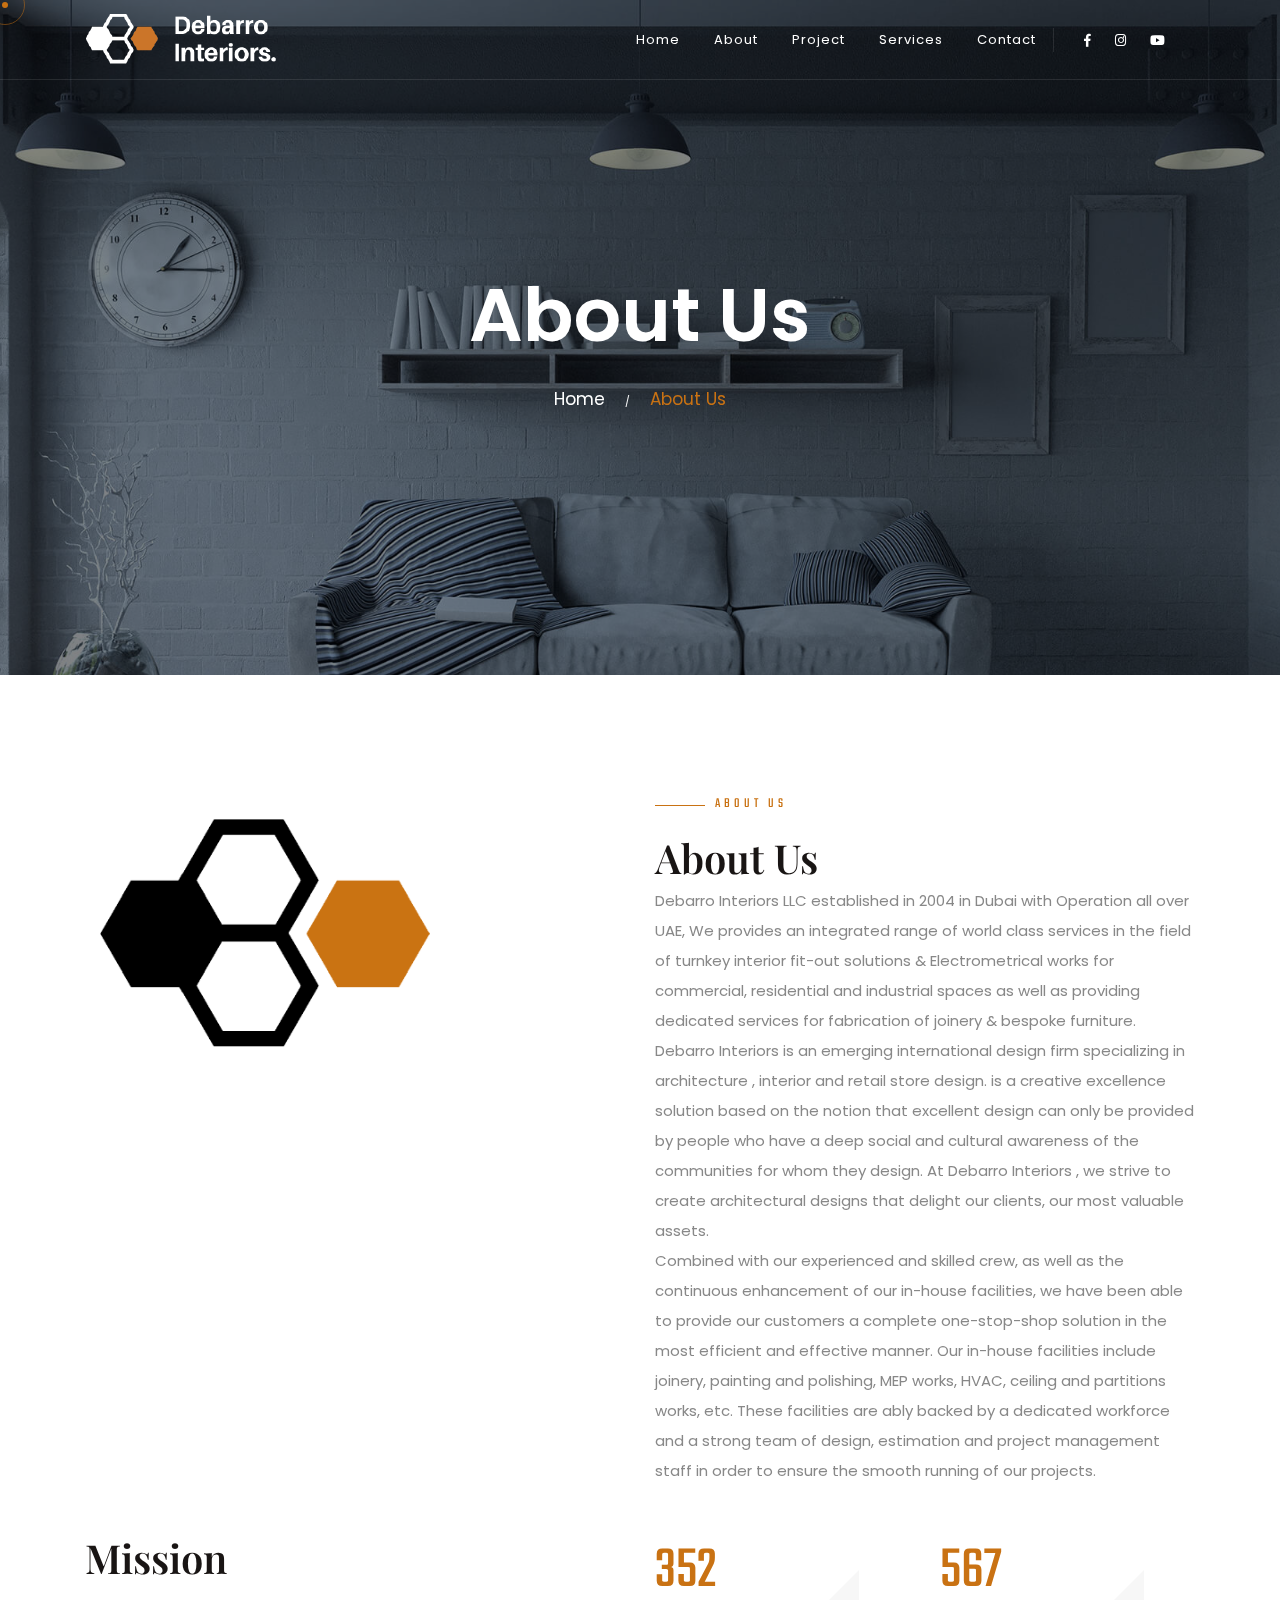
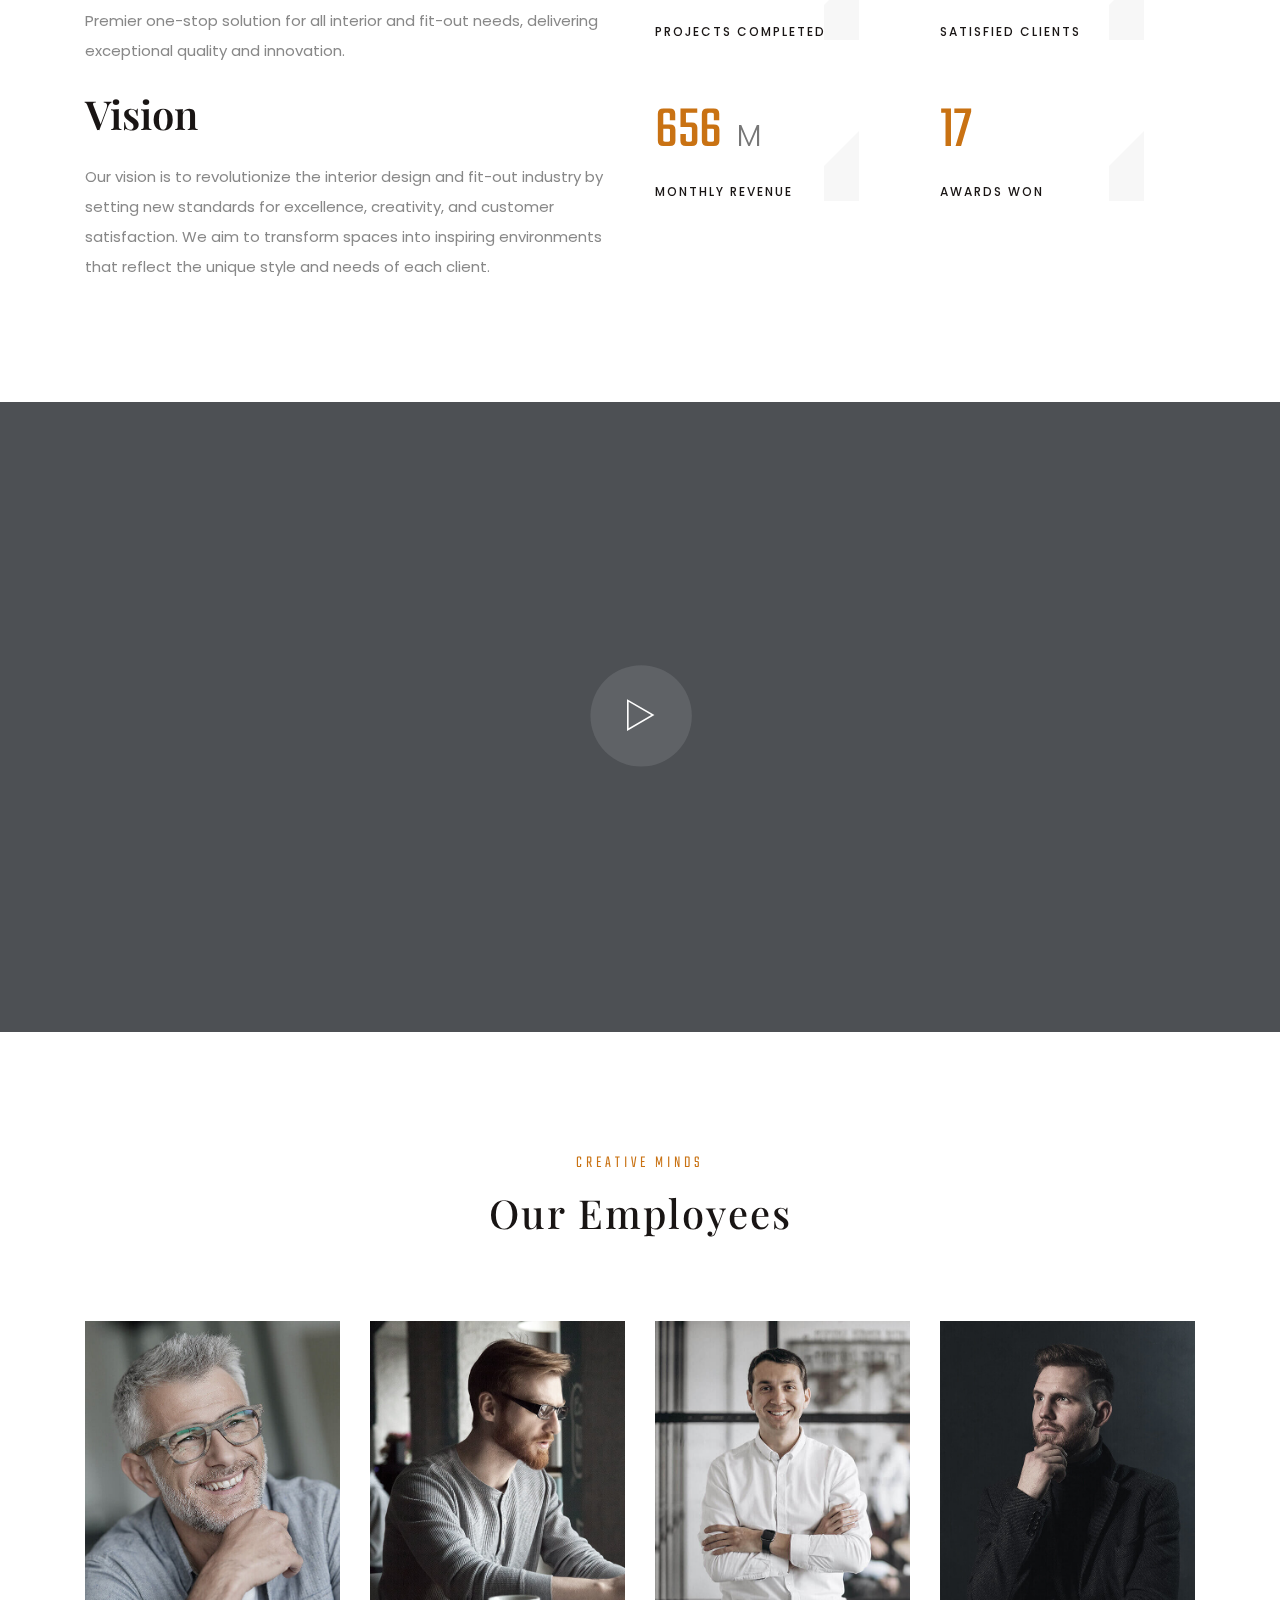
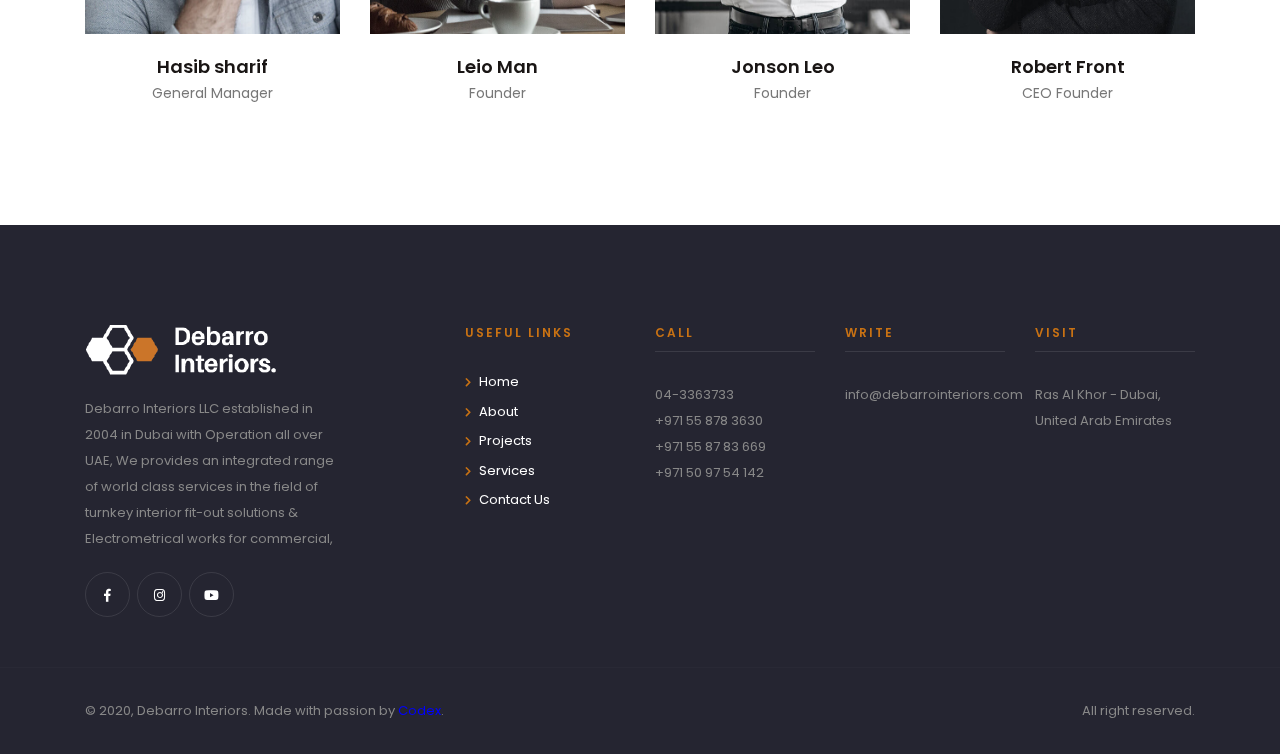
==== commit 7b75630b: "updated" ====
--- a/about.html
+++ b/about.html
@@ -103,8 +103,8 @@
                 </ul>
                 <div class="social-icon">
                     <a href="#0"><i class="fab fa-facebook-f"></i></a>
-                    <a href="#0"><i class="fab fa-twitter"></i></a>
-                    <a href="#0"><i class="fab fa-behance"></i></a>
+                    <a href="#0"><i class="fab fa-instagram"></i></a>
+                    <a href="#0"><i class="fab fa-youtube"></i></a>
                 </div> 
             </div>
         </div>
@@ -142,6 +142,26 @@
         <div class="container">
             <div class="row">
                 <div class="col-lg-6">
+                    <div class="col-8 mt-4">
+                        <img src="./img/log.png" alt="">
+                    </div>
+                </div>
+                <div class="col-lg-6">
+                    <div class="txt-cont">
+                        <h6 class="sub-title">About Us</h6>
+                        <h2 class="playfont">About Us</h2>
+                        <p>Debarro Interiors LLC established in 2004 in Dubai with Operation all over UAE, We provides an integrated range of world class services in the field of turnkey interior fit-out solutions & Electrometrical works for commercial, residential and industrial spaces as well as providing dedicated services for fabrication of joinery & bespoke furniture.</p>
+                        <p>Debarro Interiors is an emerging international design firm specializing in architecture , interior and retail store design. is a creative excellence solution based on the notion that excellent design can only be provided by people who have a deep social and cultural awareness of the communities for whom they design. At Debarro Interiors , we strive to create architectural designs that delight our clients, our most valuable assets.</p>
+                        <p class="mb-20">Combined with our experienced and skilled crew, as well as the continuous enhancement of our in-house facilities, we have been able to provide our customers a complete one-stop-shop solution in the most efficient and effective manner. Our in-house facilities include joinery, painting and polishing, MEP works, HVAC, ceiling and partitions works, etc. These facilities are ably backed by a dedicated workforce and a strong team of design, estimation and project management staff in order to ensure the smooth running of our projects.</p>
+                    </div>
+                </div>
+                <div class="col-md-6 mt-4">
+                    <h2 class="mb-20 playfont">Mission</h2>
+                    <p class="mb-20">Premier one-stop solution for all interior and fit-out needs, delivering exceptional quality and innovation.</p>
+                    <h2 class="mb-20 playfont">Vision</h2>
+                    <p>Our vision is to revolutionize the interior design and fit-out industry by setting new standards for excellence, creativity, and customer satisfaction. We aim to transform spaces into inspiring environments that reflect the unique style and needs of each client.</p>
+                </div>
+                <div class="col-md-6 mt-4">
                     <div class="numbers">
                         <div class="row">
                             <div class="col-sm-6">
@@ -169,14 +189,6 @@
                                 </div>
                             </div>
                         </div>
-                    </div>
-                </div>
-                <div class="col-lg-6">
-                    <div class="txt-cont">
-                        <h2 class="mb-20 playfont">Mission</h2>
-                        <p class="mb-20">Premier one-stop solution for all interior and fit-out needs, delivering exceptional quality and innovation.</p>
-                        <h2 class="mb-20 playfont">Vision</h2>
-                        <p>Our vision is to revolutionize the interior design and fit-out industry by setting new standards for excellence, creativity, and customer satisfaction. We aim to transform spaces into inspiring environments that reflect the unique style and needs of each client.</p>
                     </div>
                 </div>
             </div>
@@ -204,7 +216,7 @@
                 </span>
             </a>
         </div>
-        <div class="container ontop">
+        <!-- <div class="container ontop">
             <div class="row">
                 <div class="col-lg-3 col-md-6 item-bx">
                     <h2 class="custom-font numb">01</h2>
@@ -235,7 +247,7 @@
                 </div>
 
             </div>
-        </div>
+        </div> -->
     </section>
 
     <!-- ==================== End Services ==================== -->
@@ -244,7 +256,7 @@
 
     <!-- ==================== Start Skills ==================== -->
 
-    <div class="skills-sec section-padding pt-80">
+    <!-- <div class="skills-sec section-padding pt-80">
         <div class="container">
             <div class="row">
                 <div class="col-lg-6 valign">
@@ -281,7 +293,7 @@
                 </div>
             </div>
         </div>
-    </div>
+    </div> -->
 
     <!-- ==================== End Skills ==================== -->
 
@@ -289,7 +301,7 @@
 
     <!-- ==================== Start Testimonials ==================== -->
 
-    <section class="testimonials grid section-padding bg-img parallaxie" data-background="img/001.jpg" data-overlay-dark="9">
+    <!-- <section class="testimonials grid section-padding bg-img parallaxie" data-background="img/001.jpg" data-overlay-dark="9">
         <div class="container">
             <div class="section-head text-center">
                 <div class="row justify-content-center">
@@ -374,7 +386,7 @@
                 </div>
             </div>
         </div>
-    </section>
+    </section> -->
 
     <!-- ==================== End Testimonials ==================== -->
 
@@ -474,12 +486,11 @@
                                 <img src="img/logo.png" alt="">
                             </a>
                         </div>
-                        <p>The Hexagon: The hexagon is a fascinating shape with many unique properties and applications in various fields.</p>
+                        <p>Debarro Interiors LLC established in 2004 in Dubai with Operation all over UAE, We provides an integrated range of world class services in the field of turnkey interior fit-out solutions & Electrometrical works for commercial,</p>
                         <div class="social-icon">
                             <a href="#0"><i class="fab fa-facebook-f"></i></a>
-                            <a href="#0"><i class="fab fa-twitter"></i></a>
-                            <a href="#0"><i class="fab fa-behance"></i></a>
-                            <a href="#0"><i class="fab fa-pinterest-p"></i></a>
+                            <a href="#0"><i class="fab fa-instagram"></i></a>
+                            <a href="#0"><i class="fab fa-youtube"></i></a>
                         </div>
                     </div>
                 </div>
@@ -502,8 +513,10 @@
                         <div class="fothead">
                             <h6>Call</h6>
                         </div>
-                        <p>+7(111)123456789</p>
-                        <p>+1(000)987654321</p>
+                        <a href="tel:04-3363733"><p>04-3363733</p></a> <br>
+                        <a href="tel:+971 55 878 3630"><p>+971 55 878 3630</p></a> <br>
+                        <a href="tel:+971 55 87 83 669"><p>+971 55 87 83 669</p></a> <br>
+                        <a href="tel:+971 50 97 54 142"><p>+971 50 97 54 142</p></a> <br>
                     </div>
                 </div>
                 <div class="col-lg-2">
@@ -511,8 +524,7 @@
                         <div class="fothead">
                             <h6>Write</h6>
                         </div>
-                        <p>contact@Archo.com</p>
-                        <p>Username@website.com</p>
+                        <a href="mailto:info@debarrointeriors.com"><p>info@debarrointeriors.com</p></a>
                     </div>
                 </div>
                 <div class="col-lg-2">
@@ -520,8 +532,7 @@
                         <div class="fothead">
                             <h6>Visit</h6>
                         </div>
-                        <p>B17 Princess Road, London, Greater London
-                            NW18JR, United Kingdom</p>
+                        <p>Ras Al Khor - Dubai, United Arab Emirates</p>
                     </div>
                 </div>
             </div>
@@ -531,7 +542,7 @@
                 <div class="row">
                     <div class="col-lg-8">
                         <div class="text-left">
-                            <p>© 2020, Archo Template. Made with passion by <a href="https://themeforest.net/user/ui-themez">UI-ThemeZ</a>.</p>
+                            <p>© 2020, Debarro Interiors. Made with passion by <a href="https://www.facebook.com/profile.php?id=100088642311488" style="color: blue;">Codex</a>.</p>
                         </div>
                     </div>
                     <div class="col-lg-4">
